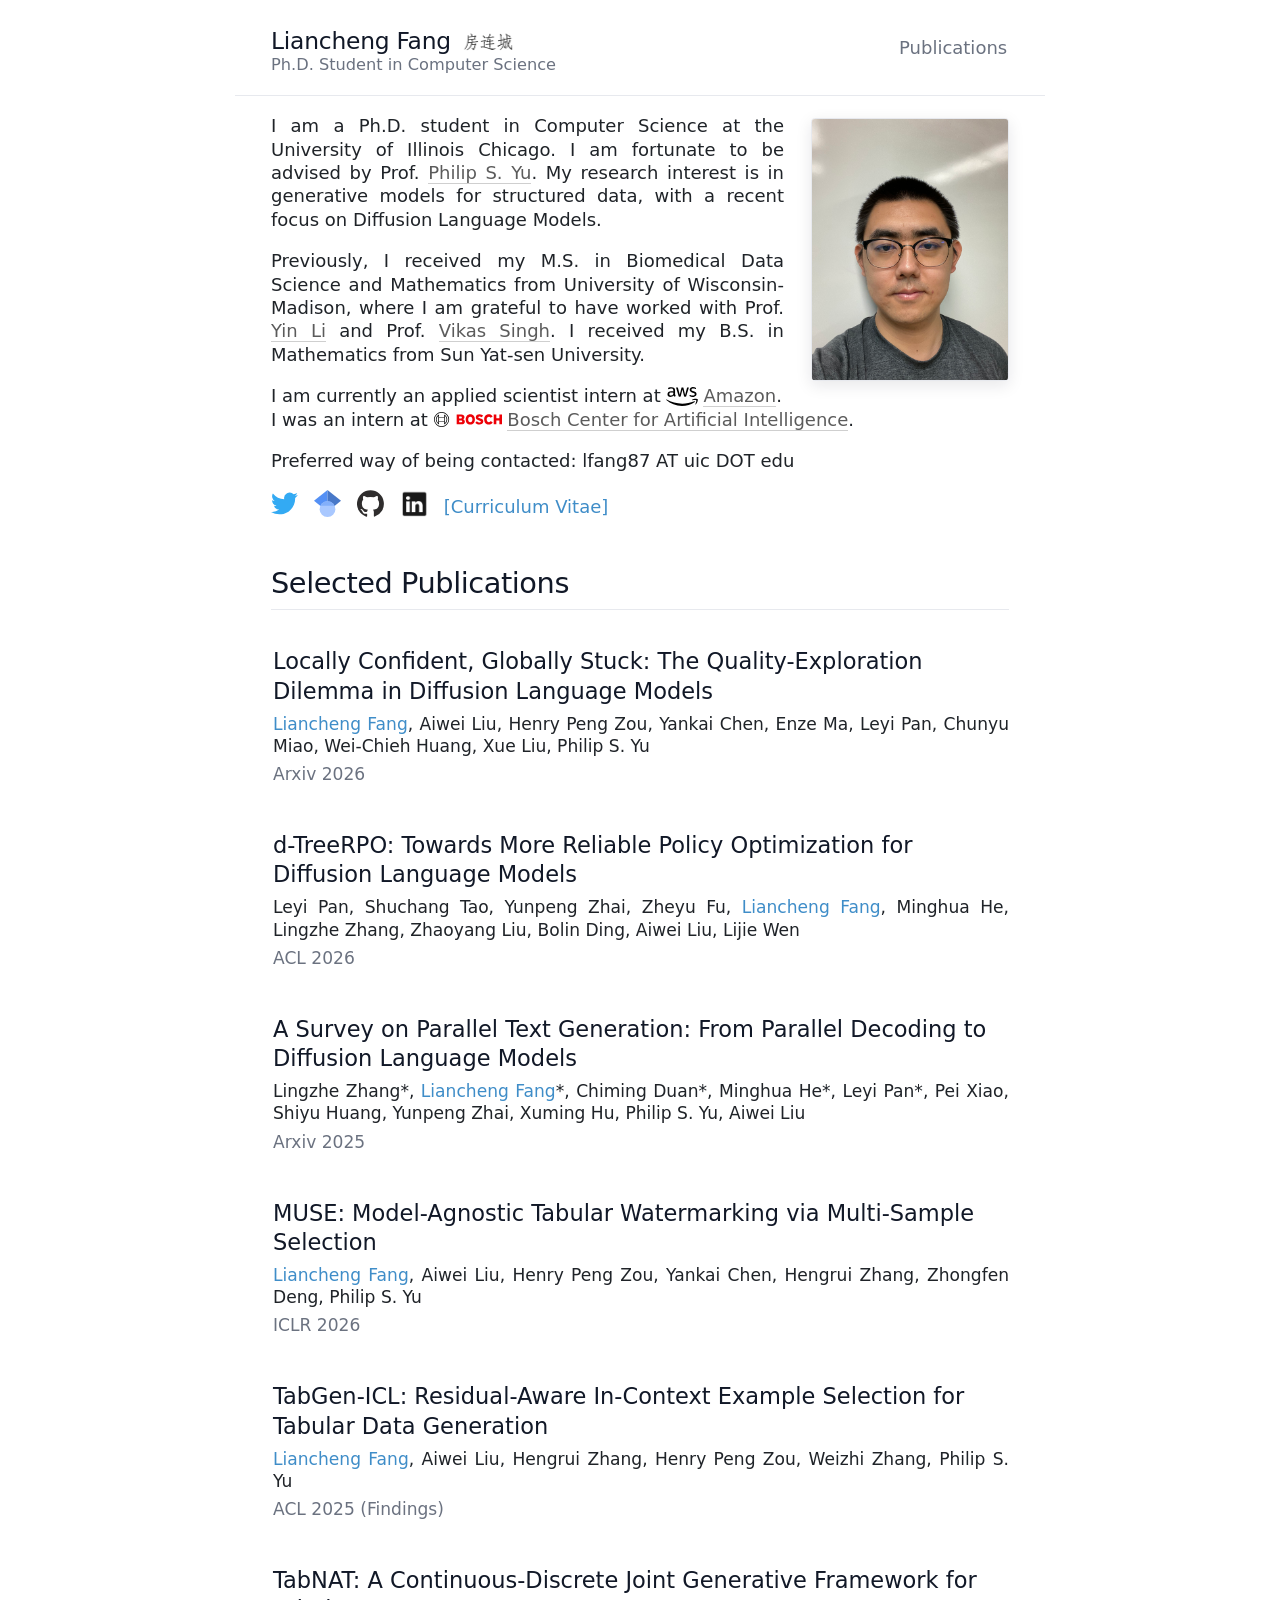
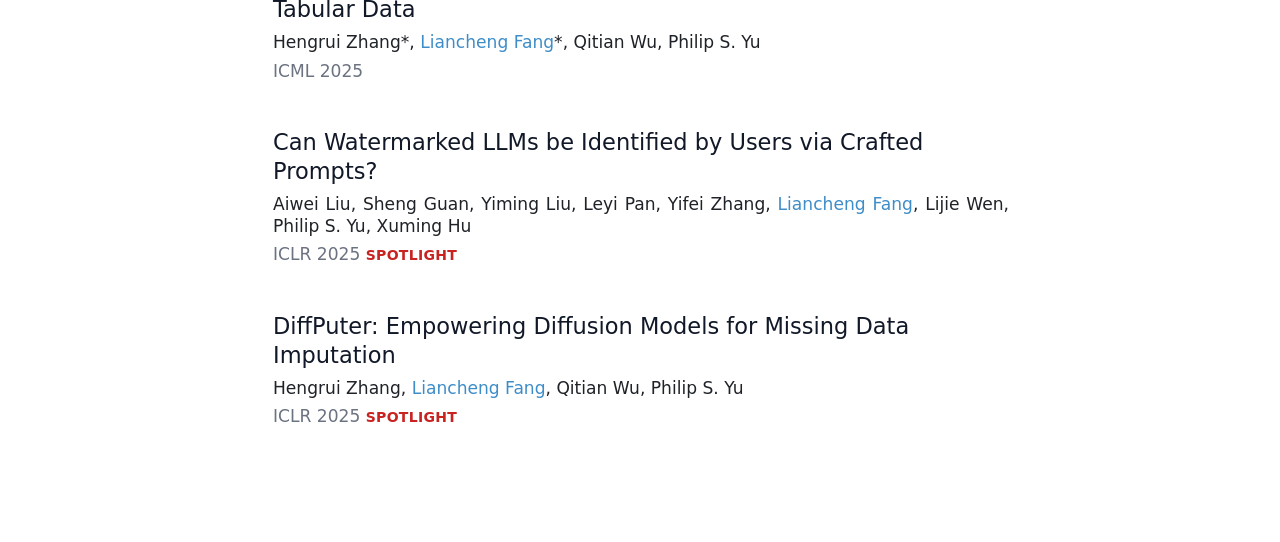
==== index.html @ 92817b4b "Restyle intro links: gray text + soft underline, company logo before name Match jocelynshen.com's bi" ====
<!DOCTYPE html>
<html lang="en">
<head>
<meta charset="utf-8">
<meta name="viewport" content="width=device-width, initial-scale=1">
<title>Liancheng Fang</title>
<meta name="description" content="Liancheng Fang is a Ph.D. student in Computer Science at the University of Illinois Chicago, working on generative models for structured data and diffusion large language models.">
<meta name="author" content="Liancheng Fang">
<link rel="canonical" href="https://fangliancheng.github.io/">
<link rel="icon" type="image/svg+xml" href="./asset/favicon.svg">
<!-- Open Graph -->
<meta property="og:type" content="website">
<meta property="og:title" content="Liancheng Fang">
<meta property="og:description" content="Ph.D. student in Computer Science at UIC. Generative models for structured data and diffusion large language models.">
<meta property="og:url" content="https://fangliancheng.github.io/">
<link rel="stylesheet" href="./css/style.css">
</head>
<body>

<header class="wrapper">
<a class="logo" href="./index.html">
 <div style="display: flex; align-items: center;">
    <div>
      <span style="display: flex; align-items: center; white-space: nowrap;">
        <span class="title">Liancheng Fang</span>
        <img class="name-cn" src="./asset/name.png" alt="房连城" style="height: 1.5em; margin-left: 10px; vertical-align: middle;">
      </span>
      <span class="slogan">Ph.D. Student in Computer Science</span>
    </div>
  </div>
</a>

<nav>
<a href="./research.html">Publications</a>
</nav>

</header>

<main>
<article class="wrapper">

<p class="bio"><img class="face" src="./asset/photo.jpg" alt="Photo of Liancheng Fang"/> I am a Ph.D. student in Computer Science at the University of Illinois Chicago.  I am fortunate to be advised by Prof. <a href="https://cs.uic.edu/profiles/philip-yu/" target="_blank" rel="noopener">Philip S. Yu</a>.  My research interest is in generative models for structured data, with a recent focus on Diffusion Language Models.</p>


<p class="bio">Previously, I received my M.S. in Biomedical Data Science and Mathematics from University of Wisconsin-Madison, where I am grateful to have worked with Prof. <a href="https://www.biostat.wisc.edu/~yli/" target="_blank" rel="noopener">Yin Li</a> and Prof. <a href="https://www.biostat.wisc.edu/~vsingh/" target="_blank" rel="noopener">Vikas Singh</a>. I received my B.S. in Mathematics from Sun Yat-sen University.</p>

<p class="exp bio">I am currently an applied scientist intern at <span class="org"><img class="org-logo aws" src="./asset/aws.svg" alt="AWS"><a href="https://aws.amazon.com/" target="_blank" rel="noopener">Amazon</a></span>. I was an intern at <span class="org"><img class="org-logo bosch" src="./asset/bosch.svg" alt="Bosch"><a href="https://www.bosch-ai.com" target="_blank" rel="noopener">Bosch Center for Artificial Intelligence</a></span>.</p>

<p>Preferred way of being contacted: lfang87 AT uic DOT edu</p>

<p class="contact">
<a class="i-twitter" target="_blank" rel="noopener" href="https://twitter.com/LianchengF">
  <img title="X / Twitter" alt="X / Twitter" src="./asset/twitter.svg" /></a>
<a class="i-scholar" target="_blank" rel="noopener" href="https://scholar.google.com/citations?hl=en&view_op=list_works&gmla=AETOMgHkVUFZLgZyMyCYP4c0nS-nC5AubyNOUlUXOINbqo_dqeUcWqVUXHjpg3yg0CHrcGLA0su3LMV6QFbhjBPUNJ9E&user=wCJgsCAAAAAJ">
  <img title="Google Scholar" alt="Google Scholar" src="./asset/scholar.svg" /></a>
<a class="i-github" target="_blank" rel="noopener" href="https://github.com/fangliancheng">
  <img title="GitHub" alt="GitHub" src="./asset/github.svg" /></a>
<a class="i-linkedin" target="_blank" rel="noopener" href="https://www.linkedin.com/in/liancheng-fang-68b490b3/">
  <img title="LinkedIn" alt="LinkedIn" src="./asset/104493_linkedin_icon.png" /></a>
<a class="cv-link" href="./asset/Resume.pdf" target="_blank" rel="noopener">[Curriculum Vitae]</a>
</p>

<h2 id="highlighted-work">Selected Publications</h2>
<ul class="collection">

<li>
<div class="text">
<a href="https://arxiv.org/abs/2604.00375" target="_blank" rel="noopener">
<h3>Locally Confident, Globally Stuck: The Quality-Exploration Dilemma in Diffusion Language Models
</h3>
</a>
<p class="authors">
<b class="me">Liancheng Fang</b>, Aiwei Liu, Henry Peng Zou, Yankai Chen, Enze Ma, Leyi Pan, Chunyu Miao, Wei-Chieh Huang, Xue Liu, Philip S. Yu
</p>
<p class="venues">Arxiv 2026</p>
</div>
</li>

<li>
<div class="text">
<a href="https://arxiv.org/abs/2512.09675" target="_blank" rel="noopener">
<h3>d-TreeRPO: Towards More Reliable Policy Optimization for Diffusion Language Models
</h3>
</a>
<p class="authors">
Leyi Pan, Shuchang Tao, Yunpeng Zhai, Zheyu Fu, <b class="me">Liancheng Fang</b>, Minghua He, Lingzhe Zhang, Zhaoyang Liu, Bolin Ding, Aiwei Liu, Lijie Wen
</p>
<p class="venues">ACL 2026</p>
</div>
</li>


<li>
<div class="text">
<a href="https://arxiv.org/abs/2508.08712" target="_blank" rel="noopener">
<h3>A Survey on Parallel Text Generation: From Parallel Decoding to Diffusion Language Models
</h3>
</a>
<p class="authors">
Lingzhe Zhang*, <b class="me">Liancheng Fang</b>*, Chiming Duan*, Minghua He*, Leyi Pan*, Pei Xiao, Shiyu Huang, Yunpeng Zhai, Xuming Hu, Philip S. Yu, Aiwei Liu
</p>
<p class="venues">Arxiv 2025</p>
</div>
</li>

<li>
<div class="text">
<a href="https://openreview.net/pdf?id=R1QuNKyVOw" target="_blank" rel="noopener">
<h3>MUSE: Model-Agnostic Tabular Watermarking via Multi-Sample Selection
</h3>
</a>
<p class="authors">
<b class="me">Liancheng Fang</b>, Aiwei Liu, Henry Peng Zou, Yankai Chen, Hengrui Zhang, Zhongfen Deng, Philip S. Yu
</p>
<p class="venues">ICLR 2026</p>
</div>
</li>

<li>
<div class="text">
<a href="https://arxiv.org/abs/2502.16414" target="_blank" rel="noopener">
<h3>TabGen-ICL: Residual-Aware In-Context Example Selection for Tabular Data Generation
</h3>
</a>
<p class="authors">
<b class="me">Liancheng Fang</b>, Aiwei Liu, Hengrui Zhang, Henry Peng Zou, Weizhi Zhang, Philip S. Yu
</p>
<p class="venues">ACL 2025 (Findings)</p>
</div>
</li>

<li>
<div class="text">
<a href="https://openreview.net/pdf/2e38216fb31cc24533b7352c0edc5e96813075fd.pdf" target="_blank" rel="noopener">
<h3>TabNAT: A Continuous-Discrete Joint Generative Framework for Tabular Data
</h3>
</a>
<p class="authors">
Hengrui Zhang*, <b class="me">Liancheng Fang</b>*, Qitian Wu, Philip S. Yu
</p>
<p class="venues">ICML 2025</p>
</div>
</li>

<li>
<div class="text">
<a href="https://arxiv.org/pdf/2410.03168" target="_blank" rel="noopener">
<h3>Can Watermarked LLMs be Identified by Users via Crafted Prompts?
</h3>
</a>
<p class="authors">
Aiwei Liu, Sheng Guan, Yiming Liu, Leyi Pan, Yifei Zhang, <b class="me">Liancheng Fang</b>, Lijie Wen, Philip S. Yu, Xuming Hu
</p>
<p class="venues">ICLR 2025 <b class="spotlight-text">Spotlight</b></p>
</div>
</li>

<li>
<div class="text">
<a href="https://arxiv.org/abs/2405.20690" target="_blank" rel="noopener">
<h3>DiffPuter: Empowering Diffusion Models for Missing Data Imputation
</h3>
</a>
<p class="authors">
Hengrui Zhang, <b class="me">Liancheng Fang</b>, Qitian Wu, Philip S. Yu
</p>
<p class="venues">ICLR 2025 <b class="spotlight-text">Spotlight</b></p>
</div>
</li>

</ul>

</article>

</main>

<footer>
</footer>

</body>
</html>
---- css/style.css ----
@import url("https://fonts.googleapis.com/css?family=Roboto+Mono");.highlight{color:#fdce93;background-color:#3a3a3a;border-radius:4px}.highlight .hll{background-color:#222}.highlight .c{color:#7f9f7f}.highlight .err{color:#e37170;background-color:#3d3535}.highlight .g{color:#7f9f7f}.highlight .k{color:#f0dfaf}.highlight .l{color:#cccccc}.highlight .n{color:#d3cfce}.highlight .o{color:#f0efd0}.highlight .x{color:#cccccc}.highlight .p{color:#cccccc}.highlight .cm{color:#7f9f7f}.highlight .cp{color:#7f9f7f}.highlight .c1{color:#7f9f7f}.highlight .cs{color:#cd0000;font-weight:bold}.highlight .gd{color:#cd0000}.highlight .ge{color:#ccc;font-style:italic}.highlight .gr{color:red}.highlight .gh{color:#d3cfce;font-weight:bold}.highlight .gi{color:#00cd00}.highlight .go{color:gray}.highlight .gp{color:#d3cfce;font-weight:bold}.highlight .gs{color:#cccccc;font-weight:bold}.highlight .gu{color:purple;font-weight:bold}.highlight .gt{color:#0040D0}.highlight .kc{color:#dca3a3}.highlight .kd{color:#ffff86}.highlight .kn{color:#dfaf8f;font-weight:bold}.highlight .kp{color:#cdcf99}.highlight .kr{color:#cdcd00}.highlight .kt{color:#00cd00}.highlight .ld{color:#cc9393}.highlight .m{color:#8cd0d3}.highlight .s{color:#cc9393}.highlight .na{color:#9ac39f}.highlight .nb{color:#efef8f}.highlight .nc{color:#efef8f;font-weight:bold}.highlight .no{color:#cccccc}.highlight .nd{color:#efef8f}.highlight .ni{color:#c28182}.highlight .ne{color:#c3bf9f;font-weight:bold}.highlight .nf{color:#efef8f;font-weight:bold}.highlight .nl{color:#cccccc}.highlight .nn{color:#d3cfce}.highlight .nx{color:#cccccc}.highlight .py{color:#cccccc}.highlight .nt{color:#9ac39f}.highlight .nv{color:#d3cfce}.highlight .ow{color:#f0efd0}.highlight .w{color:#cccccc}.highlight .mf{color:#8cd0d3}.highlight .mh{color:#8cd0d3}.highlight .mi{color:#8cd0d3}.highlight .mo{color:#8cd0d3}.highlight .sb{color:#cc9393}.highlight .sc{color:#cc9393}.highlight .sd{color:#cc9393}.highlight .s2{color:#cc9393}.highlight .se{color:#cc9393}.highlight .sh{color:#cc9393}.highlight .si{color:#cc9393}.highlight .sx{color:#cc9393}.highlight .sr{color:#cc9393}.highlight .s1{color:#cc9393}.highlight .ss{color:#cc9393}.highlight .bp{color:#efef8f}.highlight .vc{color:#efef8f}.highlight .vg{color:#d3cfce}.highlight .vi{color:#ffffc7}.highlight .il{color:#8cd0d3}*{font-family:system-ui, -apple-system, BlinkMacSystemFont, 'Segoe UI', Roboto, Oxygen, Ubuntu, Cantarell, 'Fira Sans', 'Droid Sans', 'Helvetica Neue', sans-serif;box-sizing:border-box;font-size:1em}html,body{font-size:16px;margin:0;padding:0}@media (min-width: 1025px){html,body{font-size:17px}}@media (min-width: 1201px){html,body{font-size:18px}}img,video,table{max-width:100%}video{max-height:80vh}h1,h2,h3,h4{font-weight:500;margin:1.5em 0 .8em 0;clear:both;text-align:left}h1{font-size:2.0em}h2{font-size:1.6em}h3{font-size:1.4em}h4{font-size:1.2em}p,ul,ol,td{margin:1em 0;line-height:1.3;text-align:justify;font-weight:300}@media (max-width: 480px){p,ul,ol,td{text-align:left}}ul,ol{padding-left:1.1em}a,a:hover,a:visited{color:inherit;text-decoration:none;cursor:pointer}p>a,p>a:hover,p>a:visited,li>a,li>a:hover,li>a:visited,td>a,td>a:hover,td>a:visited{color:#3f8dc8}p>a:hover,li>a:hover,td>a:hover{text-decoration:underline}table{border-spacing:0}td{padding:.2em .5em .2em 0}.wrapper{margin:0 auto;max-width:45rem;padding-left:1rem;padding-right:1rem}@media (min-width: 1025px){.wrapper{padding-left:2rem;padding-right:2rem}}header{display:flex;align-items:center;justify-content:space-between;flex-wrap:wrap;padding-top:1em;padding-bottom:1em;row-gap:.5em}.logo,.logo:hover,.logo:visited{display:flex;align-items:center;text-decoration:none;color:#111;margin:.5em 1em 0 0}.logo img,.logo:hover img,.logo:visited img{width:3em;height:3em;flex-shrink:0;margin-right:.8em;border-radius:.2em}.logo div,.logo:hover div,.logo:visited div{display:flex;flex-direction:column}.logo .title,.logo:hover .title,.logo:visited .title{font-size:1.3em;font-weight:500}.logo .slogan,.logo:hover .slogan,.logo:visited .slogan{font-size:.9em;color:#888;margin-bottom:.2em}nav{display:flex;flex-wrap:wrap;column-gap:1em;row-gap:.4em}nav a{display:inline-block;padding:.5em;margin:-.2em -.5em -.5em;font-weight:400}@media (min-width: 1025px){nav a{margin:-.4em}}footer{height:3em}article>h1:first-child{margin-top:.5em}.face{float:right;width:11rem;max-width:50%;margin:.2em 0 .5em 1.5em;border-radius:.2em;box-shadow:0.05em 0.05em 0.2em rgba(0,0,0,0.3)}@media (max-width: 480px){.face{display:none}}.contact{display:flex;align-items:center;flex-wrap:wrap}.contact a,.contact a:hover,.contact a:visited,.contact span{flex-shrink:0;margin:0 .9em 0 0;color:#888;text-decoration:none}.contact img{width:1.8em;height:1.8em}@media (min-width: 1025px){.contact img{width:1.5em;height:1.5em}}.contact span img{margin-right:.5em}.students{list-style:none;padding:0}.students li{display:inline-block;margin:.3em 1em 0 0;width:7.5em;vertical-align:top;text-align:center;line-height:1}.students img{width:100%;box-shadow:0.05em 0.05em 0.2em rgba(0,0,0,0.3);border-radius:.2em}.students a{display:block;margin:.5em 0 0;text-align:center;font-weight:500}.students a,.students a:hover,.students a:visited{color:#000}.students a:hover{text-decoration:underline}.students .current{font-size:.9em;text-align:center;color:#aaa;margin:.4em 0 .3em}.students .next{font-size:.9em;text-align:center;color:#aaa;margin:0}.students .next::before{content:'('}.students .next::after{content:')'}.project .cover{margin-bottom:1em;background:#000;color:#fff;padding:.5em 0 1.5em;text-align:center;font-size:1.2em;cursor:default}.project .cover h1,.project .cover p{text-align:center}.project .cover .authors .author{display:inline-block;margin:0 .5em .3em}.project .cover .authors a:hover{text-decoration:underline}.project .cover .venues{margin:1em 0;color:#ddd}.project .cover .image{margin:1.4em 0 .5em}.project .cover .image>img,.project .cover .image>video{width:100%}.project .cover .buttons{display:block;margin:0;font-size:1.1rem}.project .cover .buttons a{display:inline-block;padding:.5em .8em .4em;margin:1em .5em .5em;background:#000;color:#fff;border:1px solid #fff;transition:all .2s}.project .cover .buttons a:hover{background:#fff;color:#000;text-decoration:none}.panel{width:48%;display:inline-block;vertical-align:top;margin-right:1%;text-align:left}.content p img{margin:1em 0}.collection{list-style:none;padding:0;margin:1.5em 0 2.5em}.collection li{display:flex;margin-bottom:1.7em}.collection .thumb{width:5.5em;height:5.5em;flex-shrink:0;margin-right:1em}.collection .thumb img{width:100%;height:100%;box-shadow:0.05em 0.05em 0.2em rgba(0,0,0,0.3);border-radius:.2em}.collection .text{flex-grow:1;display:flex;flex-direction:column}.collection h3{font-size:1.25em;margin:-.2em 0 .3em}.collection a h3:hover{text-decoration:underline}.collection p{margin:0;font-size:.95em}.collection .date{color:#888}.collection .venues{color:#888}.collection .stars{display:flex;align-items:center}.collection .stars img{height:1.1em;margin-right:.3em;opacity:.4}.collection .stars span{color:#888}.collection .buttons{margin:.2em 0 0}.collection .buttons a{margin:0 .3em .5em 0;background:none;color:#3f8dc8;border-radius:0;border:none;padding:0;font-size:1em}@media (max-width: 480px){.collection li{flex-direction:column}.collection li p,.collection li h3{text-align:center}.collection li .thumb{width:100%;max-width:8rem;height:0%;margin-bottom:100%;margin:1em auto .5em}}pre{margin:1em 0;padding:1em;overflow-x:auto;border-radius:.2em}pre,pre span{font-size:.8em;font-family:'Roboto Mono', monospace !important}.bibtex{margin:1em 0;color:#888;background:#eee}


/* =====================================================================
   Refined-minimal enhancement layer  (appended 2026-06)
   - CSS variables (light theme)
   - Typography, spacing, hover polish
   - Publication link buttons, venue/spotlight badges
   Everything above this banner is the original template, untouched.
   ===================================================================== */

:root {
  --bg:           #ffffff;
  --text:         #1f2328;
  --text-muted:   #6b7280;
  --heading:      #111827;
  --accent:       #3f8dc8;
  --accent-hover: #2f74a8;
  --border:       #e7e9ee;
  --hover-bg:     #f6f8fc;
  --badge-bg:     #eef2ff;
  --badge-text:   #4338ca;
  --spotlight:    #c82221;
  --shadow:       rgba(17, 24, 39, 0.10);
}

html { scroll-behavior: smooth; }

body {
  background: var(--bg);
  color: var(--text);
}

::selection { background: var(--accent); color: #fff; }

/* ---- Links --------------------------------------------------------- */
p > a, p > a:hover, p > a:visited,
li > a, li > a:hover, li > a:visited,
td > a, td > a:hover, td > a:visited {
  color: var(--accent);
  transition: color .15s ease;
}
p > a:hover, li > a:hover, td > a:hover { color: var(--accent-hover); }

/* ---- Header / logo ------------------------------------------------- */
header.wrapper {
  border-bottom: 1px solid var(--border);
  margin-bottom: .5em;
}
.logo, .logo:hover, .logo:visited { color: var(--heading); }
.logo .title  { color: var(--heading); letter-spacing: -0.01em; }
.logo .slogan { color: var(--text-muted); }

nav a {
  color: var(--text-muted);
  border-radius: .35em;
  transition: color .15s ease, background-color .15s ease;
}
nav a:hover { color: var(--accent); background: var(--hover-bg); }

/* ---- Section headings (page-level only) ---------------------------- */
article > h1, article > h2 {
  color: var(--heading);
  letter-spacing: -0.015em;
  padding-bottom: .3em;
  border-bottom: 1px solid var(--border);
}

/* ---- Intro / portrait --------------------------------------------- */
.face {
  box-shadow: 0 .25em .9em var(--shadow);
  border: 1px solid var(--border);
}

/* ---- Bio / intro links (jocelynshen.com style) --------------------- */
/* dark-gray text with a soft gray underline, scoped to the intro copy   */
.bio a, .bio a:visited {
  color: #5b5b5b;
  border-bottom: 1px solid #cfcfcf;
  text-decoration: none;
  transition: color .15s ease, border-color .15s ease;
}
.bio a:hover {
  color: #242424;
  border-bottom-color: #8e8e8e;
  text-decoration: none;
}

/* ---- Inline company logos (experience) ----------------------------- */
/* logo BEFORE the name; keep the logo glued to the link, but let a long  */
/* company name still wrap across lines (only the text gets the underline) */
.org { white-space: nowrap; }
.org a { white-space: normal; }
/* experience line reads better left-aligned than justified with inline logos */
p.exp { text-align: left; }
.org-logo {
  display: inline-block;
  vertical-align: middle;
  margin-right: .3em;
}
.org-logo.aws   { height: 1.05em; position: relative; top: -.05em; }
.org-logo.bosch { height: .85em;  position: relative; top: -.04em; }

/* ---- Contact row --------------------------------------------------- */
.contact a, .contact a:hover, .contact a:visited { color: var(--text-muted); }
.contact img {
  transition: transform .15s ease, opacity .15s ease;
  opacity: .9;
}
.contact a:hover img { transform: translateY(-2px) scale(1.08); opacity: 1; }
.contact a.cv-link { color: #3f8dc8; font-weight: inherit; }
.contact a.cv-link:hover { color: #2f74a8; }

/* ---- Publication list --------------------------------------------- */
/* Author's own name, highlighted in a soft muted blue (matches yuhuang42.org) */
.authors .me { color: #3f8dc8; font-weight: inherit; }

/* Year section headers in the publication list */
.year-head {
  font-size: 1.15em;
  font-weight: 600;
  color: var(--text-muted);
  letter-spacing: .04em;
  margin: 1.8em 0 .2em;
  padding-bottom: .25em;
  border-bottom: 1px solid var(--border);
}
.year-head:first-of-type { margin-top: 1em; }
.collection.by-year { margin-top: .6em; margin-bottom: 1.6em; }

.collection li {
  padding: .85em 1em;
  margin: 0 -1em 1.1em;
  border-left: 2px solid transparent;
  border-radius: .5em;
  transition: background-color .18s ease, border-color .18s ease;
}
.collection li:hover {
  background: var(--hover-bg);
  border-left-color: var(--accent);
}
.collection h3 { color: var(--heading); line-height: 1.3; }
.collection a:hover h3 { color: var(--accent); text-decoration: none; }
.collection .authors { color: var(--text); }
.collection .venues  { color: var(--text-muted); margin-top: .35em; }

/* Venue + spotlight badges */
.venues .spotlight-text {
  color: var(--spotlight);
  font-weight: 600;
  font-size: .82em;
  letter-spacing: .02em;
  text-transform: uppercase;
}

/* ---- Footer credit ------------------------------------------------- */
footer { color: var(--text-muted); }

/* ---- Accessibility ------------------------------------------------- */
a:focus-visible, button:focus-visible {
  outline: 2px solid var(--accent);
  outline-offset: 2px;
  border-radius: 3px;
}
@media (prefers-reduced-motion: reduce) {
  * { transition: none !important; scroll-behavior: auto !important; }
}
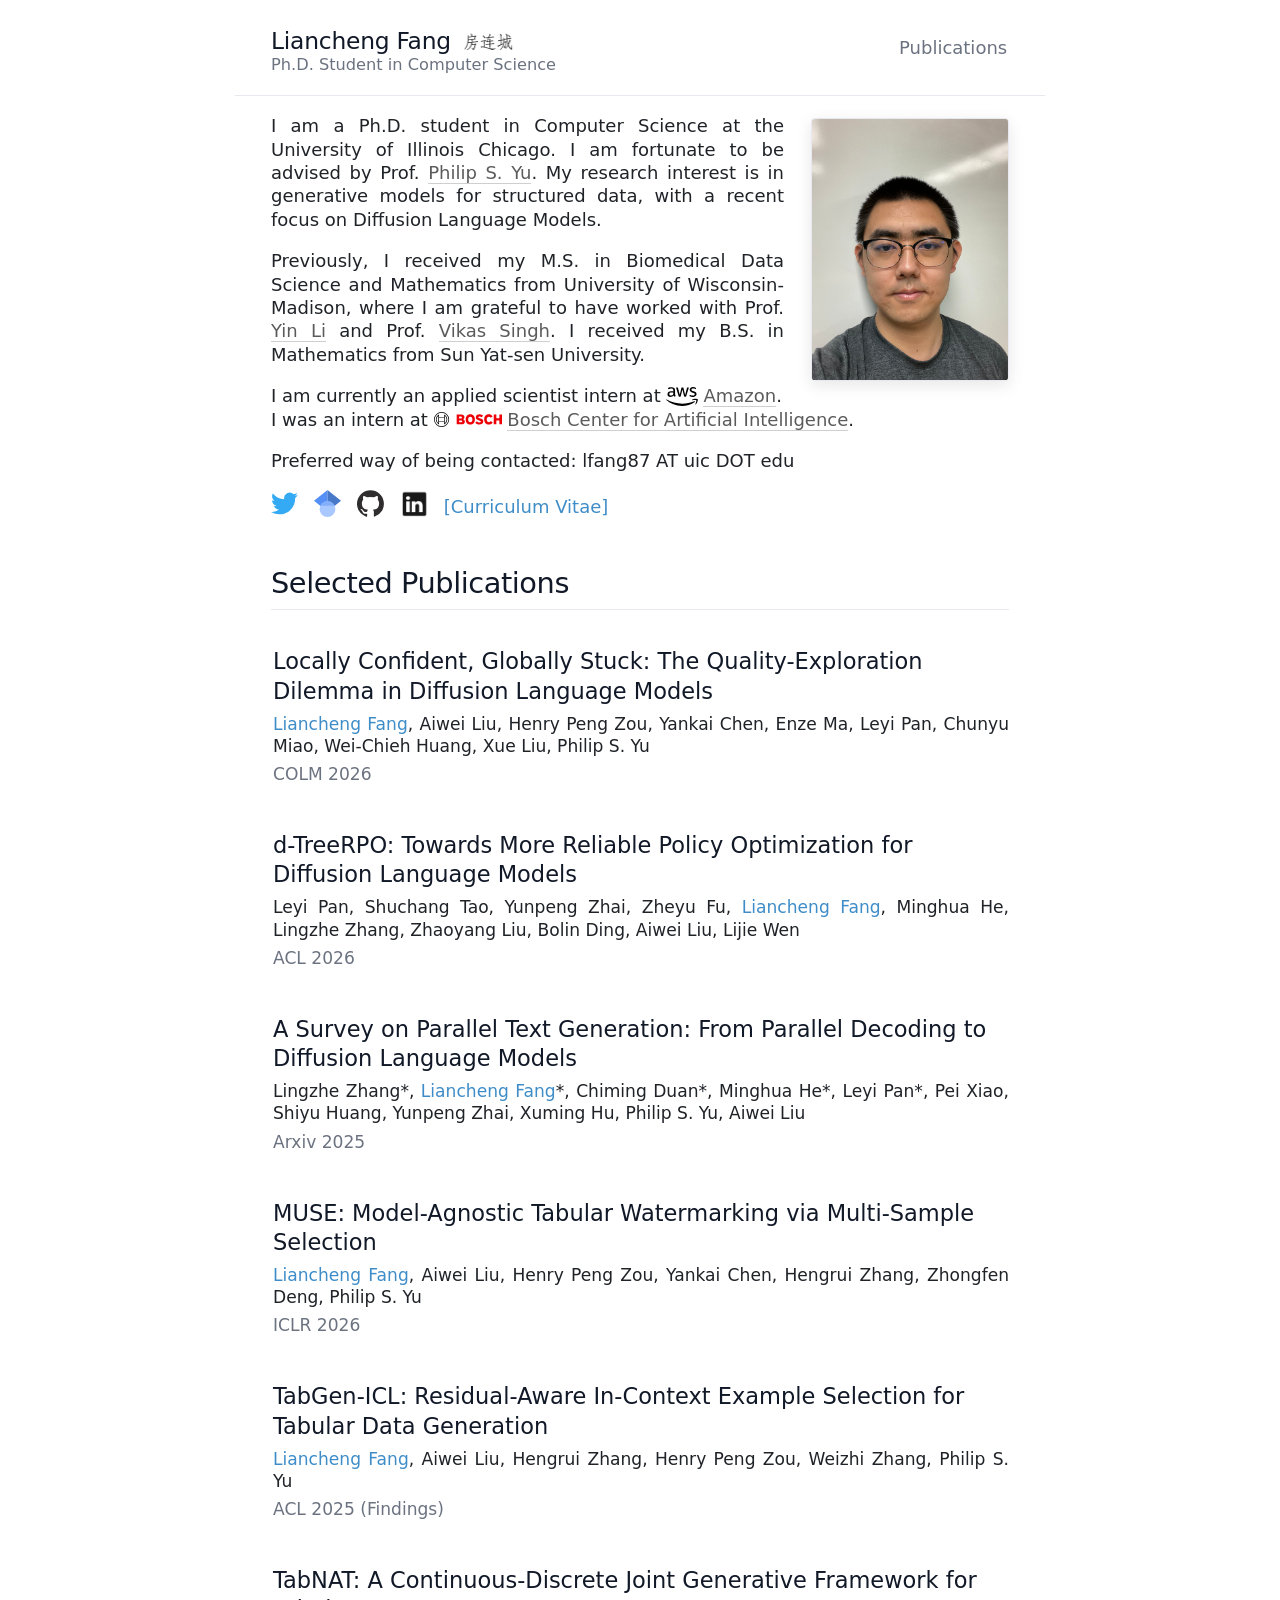
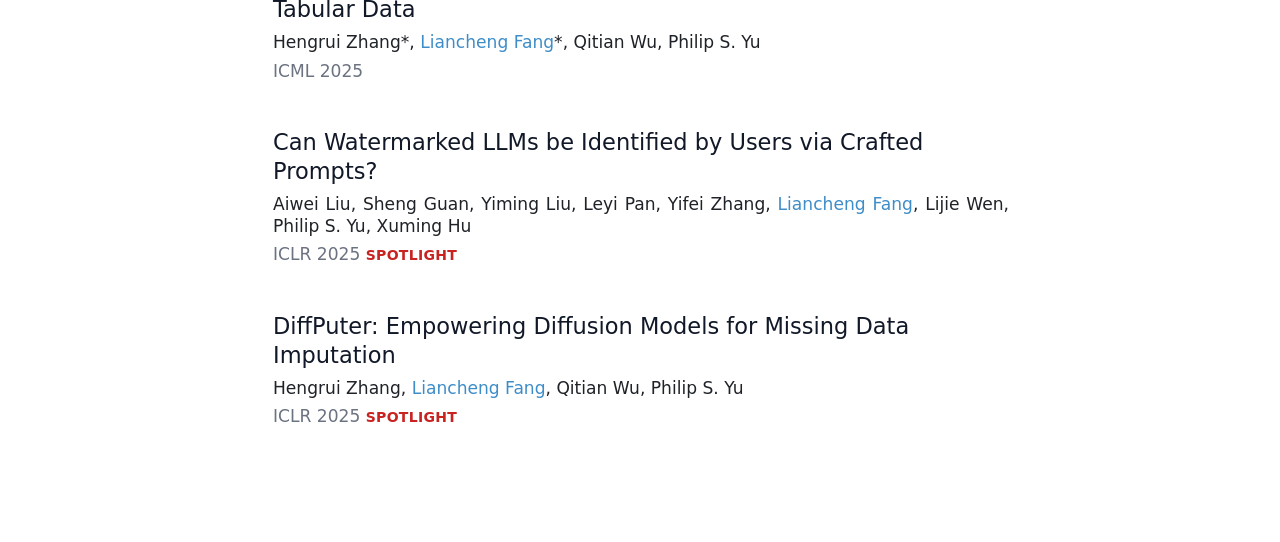
==== commit ebdeb59c: "Update venue from Arxiv 2026 to COLM 2026" ====
--- a/index.html
+++ b/index.html
@@ -72,7 +72,7 @@
 <p class="authors">
 <b class="me">Liancheng Fang</b>, Aiwei Liu, Henry Peng Zou, Yankai Chen, Enze Ma, Leyi Pan, Chunyu Miao, Wei-Chieh Huang, Xue Liu, Philip S. Yu
 </p>
-<p class="venues">Arxiv 2026</p>
+<p class="venues">COLM 2026</p>
 </div>
 </li>
 
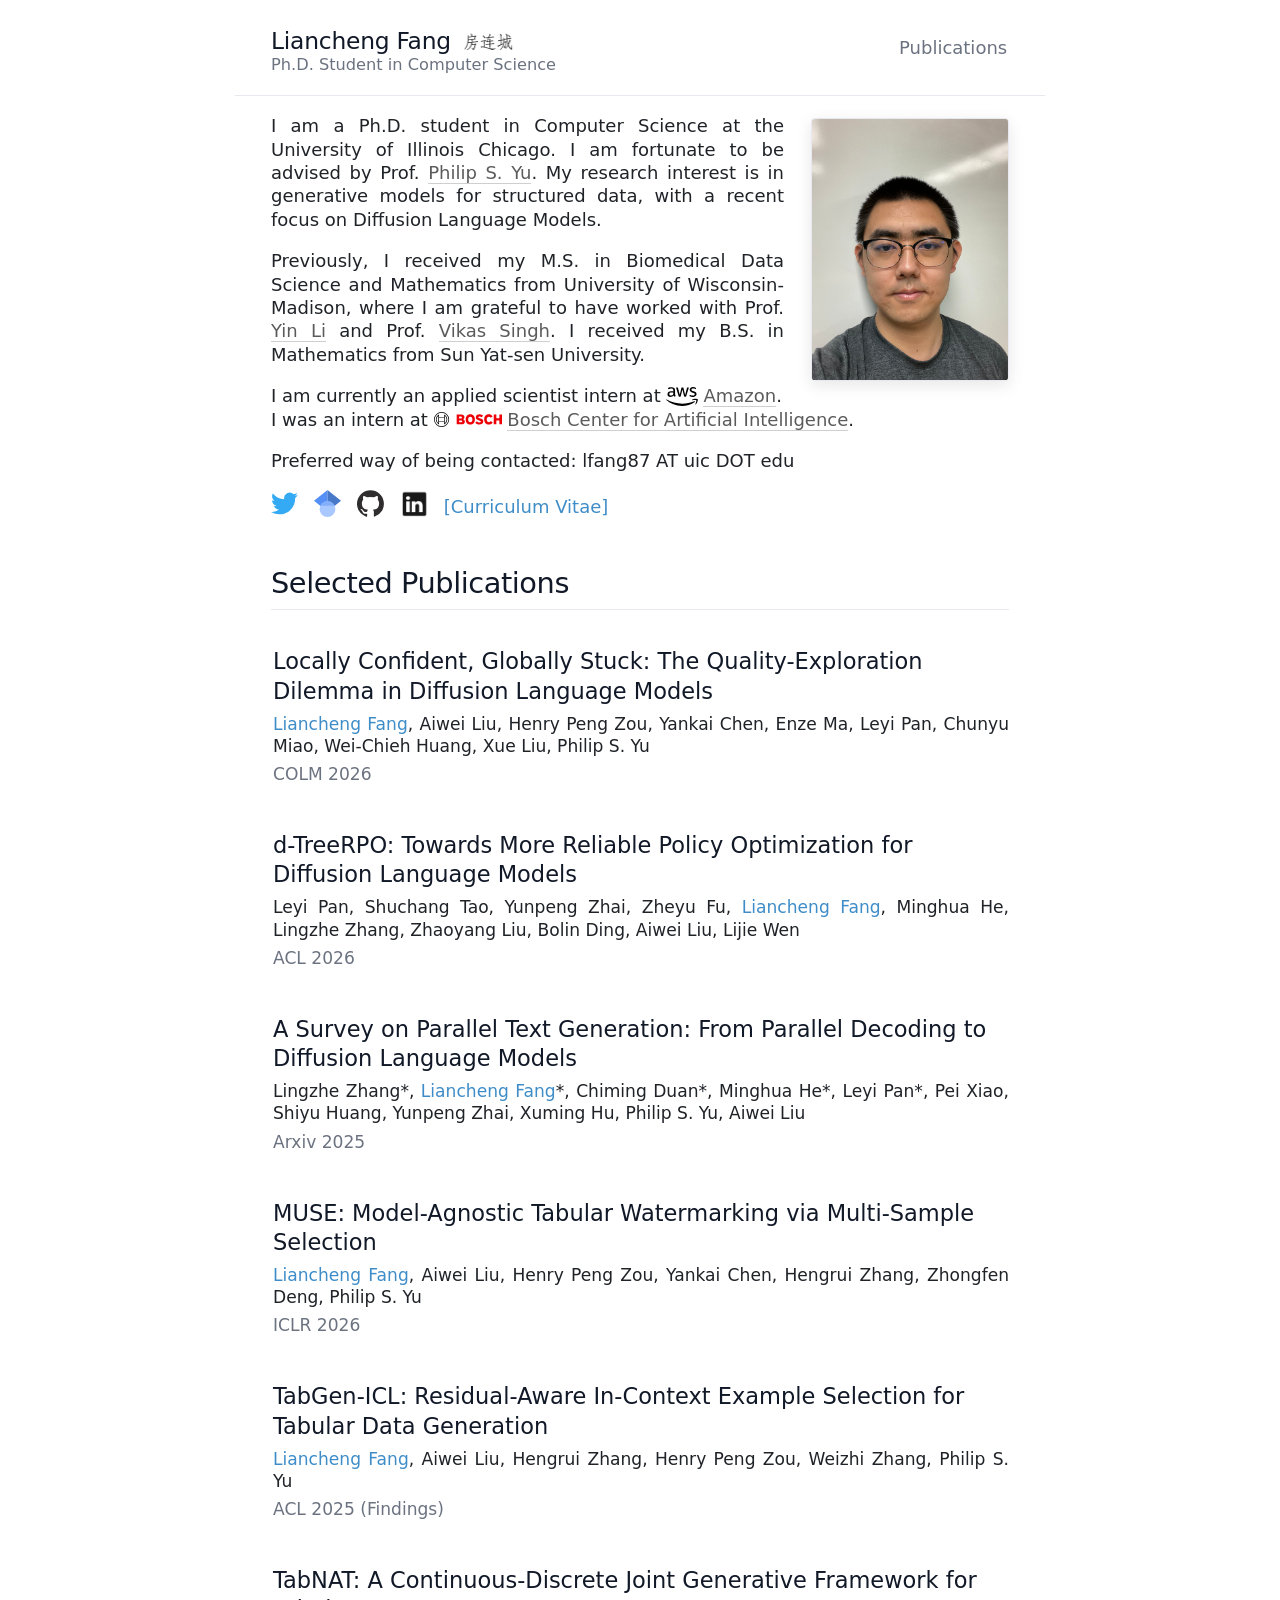
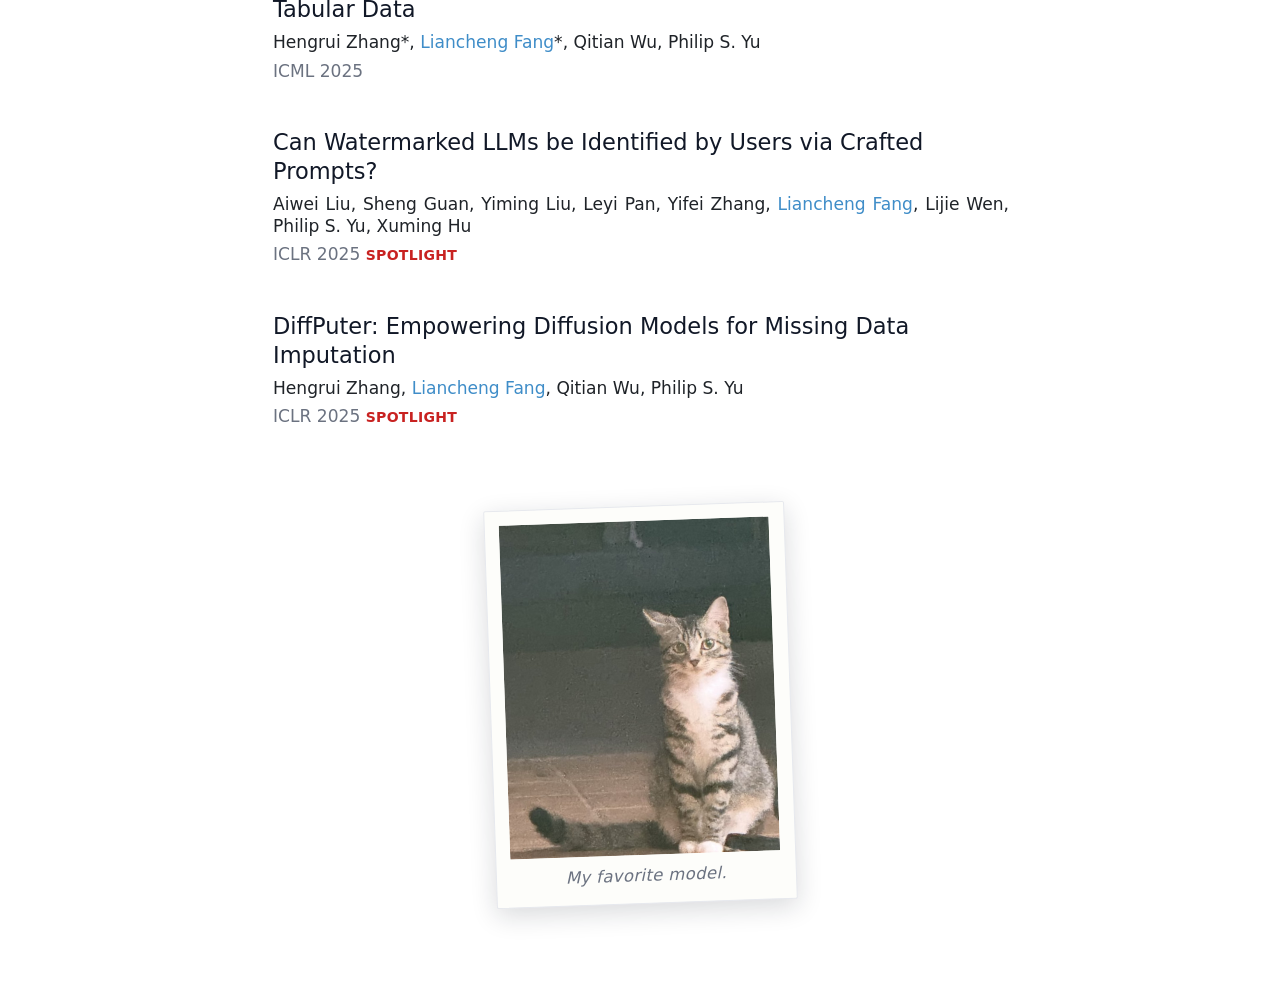
==== commit d684c523: "Add polaroid cat photo at end of homepage" ====
--- a/index.html
+++ b/index.html
@@ -42,7 +42,7 @@
 <p class="bio"><img class="face" src="./asset/photo.jpg" alt="Photo of Liancheng Fang"/> I am a Ph.D. student in Computer Science at the University of Illinois Chicago.  I am fortunate to be advised by Prof. <a href="https://cs.uic.edu/profiles/philip-yu/" target="_blank" rel="noopener">Philip S. Yu</a>.  My research interest is in generative models for structured data, with a recent focus on Diffusion Language Models.</p>
 
 
-<p class="bio">Previously, I received my M.S. in Biomedical Data Science and Mathematics from University of Wisconsin-Madison, where I am grateful to have worked with Prof. <a href="https://www.biostat.wisc.edu/~yli/" target="_blank" rel="noopener">Yin Li</a> and Prof. <a href="https://www.biostat.wisc.edu/~vsingh/" target="_blank" rel="noopener">Vikas Singh</a>. I received my B.S. in Mathematics from Sun Yat-sen University.</p>
+<p class="bio">Previously, I received my M.S. in Biomedical Data Science and Mathematics from University of Wisconsin-Madison, where I am grateful to have worked with Prof. <a href="https://yinli-vision.github.io/" target="_blank" rel="noopener">Yin Li</a> and Prof. <a href="https://adrc.wisc.edu/vikas-singh-phd" target="_blank" rel="noopener">Vikas Singh</a>. I received my B.S. in Mathematics from Sun Yat-sen University.</p>
 
 <p class="exp bio">I am currently an applied scientist intern at <span class="org"><img class="org-logo aws" src="./asset/aws.svg" alt="AWS"><a href="https://aws.amazon.com/" target="_blank" rel="noopener">Amazon</a></span>. I was an intern at <span class="org"><img class="org-logo bosch" src="./asset/bosch.svg" alt="Bosch"><a href="https://www.bosch-ai.com" target="_blank" rel="noopener">Bosch Center for Artificial Intelligence</a></span>.</p>
 
@@ -170,6 +170,13 @@
 
 </ul>
 
+<div class="cat-polaroid-wrap">
+  <figure class="cat-polaroid">
+    <img src="./asset/cat.jpg" alt="A gray tabby cat sitting upright on a brick floor, looking at the camera" width="800" height="988" loading="lazy">
+    <figcaption>My favorite model.</figcaption>
+  </figure>
+</div>
+
 </article>
 
 </main>
--- a/css/style.css
+++ b/css/style.css
@@ -1,4 +1,4 @@
-@import url("https://fonts.googleapis.com/css?family=Roboto+Mono");.highlight{color:#fdce93;background-color:#3a3a3a;border-radius:4px}.highlight .hll{background-color:#222}.highlight .c{color:#7f9f7f}.highlight .err{color:#e37170;background-color:#3d3535}.highlight .g{color:#7f9f7f}.highlight .k{color:#f0dfaf}.highlight .l{color:#cccccc}.highlight .n{color:#d3cfce}.highlight .o{color:#f0efd0}.highlight .x{color:#cccccc}.highlight .p{color:#cccccc}.highlight .cm{color:#7f9f7f}.highlight .cp{color:#7f9f7f}.highlight .c1{color:#7f9f7f}.highlight .cs{color:#cd0000;font-weight:bold}.highlight .gd{color:#cd0000}.highlight .ge{color:#ccc;font-style:italic}.highlight .gr{color:red}.highlight .gh{color:#d3cfce;font-weight:bold}.highlight .gi{color:#00cd00}.highlight .go{color:gray}.highlight .gp{color:#d3cfce;font-weight:bold}.highlight .gs{color:#cccccc;font-weight:bold}.highlight .gu{color:purple;font-weight:bold}.highlight .gt{color:#0040D0}.highlight .kc{color:#dca3a3}.highlight .kd{color:#ffff86}.highlight .kn{color:#dfaf8f;font-weight:bold}.highlight .kp{color:#cdcf99}.highlight .kr{color:#cdcd00}.highlight .kt{color:#00cd00}.highlight .ld{color:#cc9393}.highlight .m{color:#8cd0d3}.highlight .s{color:#cc9393}.highlight .na{color:#9ac39f}.highlight .nb{color:#efef8f}.highlight .nc{color:#efef8f;font-weight:bold}.highlight .no{color:#cccccc}.highlight .nd{color:#efef8f}.highlight .ni{color:#c28182}.highlight .ne{color:#c3bf9f;font-weight:bold}.highlight .nf{color:#efef8f;font-weight:bold}.highlight .nl{color:#cccccc}.highlight .nn{color:#d3cfce}.highlight .nx{color:#cccccc}.highlight .py{color:#cccccc}.highlight .nt{color:#9ac39f}.highlight .nv{color:#d3cfce}.highlight .ow{color:#f0efd0}.highlight .w{color:#cccccc}.highlight .mf{color:#8cd0d3}.highlight .mh{color:#8cd0d3}.highlight .mi{color:#8cd0d3}.highlight .mo{color:#8cd0d3}.highlight .sb{color:#cc9393}.highlight .sc{color:#cc9393}.highlight .sd{color:#cc9393}.highlight .s2{color:#cc9393}.highlight .se{color:#cc9393}.highlight .sh{color:#cc9393}.highlight .si{color:#cc9393}.highlight .sx{color:#cc9393}.highlight .sr{color:#cc9393}.highlight .s1{color:#cc9393}.highlight .ss{color:#cc9393}.highlight .bp{color:#efef8f}.highlight .vc{color:#efef8f}.highlight .vg{color:#d3cfce}.highlight .vi{color:#ffffc7}.highlight .il{color:#8cd0d3}*{font-family:system-ui, -apple-system, BlinkMacSystemFont, 'Segoe UI', Roboto, Oxygen, Ubuntu, Cantarell, 'Fira Sans', 'Droid Sans', 'Helvetica Neue', sans-serif;box-sizing:border-box;font-size:1em}html,body{font-size:16px;margin:0;padding:0}@media (min-width: 1025px){html,body{font-size:17px}}@media (min-width: 1201px){html,body{font-size:18px}}img,video,table{max-width:100%}video{max-height:80vh}h1,h2,h3,h4{font-weight:500;margin:1.5em 0 .8em 0;clear:both;text-align:left}h1{font-size:2.0em}h2{font-size:1.6em}h3{font-size:1.4em}h4{font-size:1.2em}p,ul,ol,td{margin:1em 0;line-height:1.3;text-align:justify;font-weight:300}@media (max-width: 480px){p,ul,ol,td{text-align:left}}ul,ol{padding-left:1.1em}a,a:hover,a:visited{color:inherit;text-decoration:none;cursor:pointer}p>a,p>a:hover,p>a:visited,li>a,li>a:hover,li>a:visited,td>a,td>a:hover,td>a:visited{color:#3f8dc8}p>a:hover,li>a:hover,td>a:hover{text-decoration:underline}table{border-spacing:0}td{padding:.2em .5em .2em 0}.wrapper{margin:0 auto;max-width:45rem;padding-left:1rem;padding-right:1rem}@media (min-width: 1025px){.wrapper{padding-left:2rem;padding-right:2rem}}header{display:flex;align-items:center;justify-content:space-between;flex-wrap:wrap;padding-top:1em;padding-bottom:1em;row-gap:.5em}.logo,.logo:hover,.logo:visited{display:flex;align-items:center;text-decoration:none;color:#111;margin:.5em 1em 0 0}.logo img,.logo:hover img,.logo:visited img{width:3em;height:3em;flex-shrink:0;margin-right:.8em;border-radius:.2em}.logo div,.logo:hover div,.logo:visited div{display:flex;flex-direction:column}.logo .title,.logo:hover .title,.logo:visited .title{font-size:1.3em;font-weight:500}.logo .slogan,.logo:hover .slogan,.logo:visited .slogan{font-size:.9em;color:#888;margin-bottom:.2em}nav{display:flex;flex-wrap:wrap;column-gap:1em;row-gap:.4em}nav a{display:inline-block;padding:.5em;margin:-.2em -.5em -.5em;font-weight:400}@media (min-width: 1025px){nav a{margin:-.4em}}footer{height:3em}article>h1:first-child{margin-top:.5em}.face{float:right;width:11rem;max-width:50%;margin:.2em 0 .5em 1.5em;border-radius:.2em;box-shadow:0.05em 0.05em 0.2em rgba(0,0,0,0.3)}@media (max-width: 480px){.face{display:none}}.contact{display:flex;align-items:center;flex-wrap:wrap}.contact a,.contact a:hover,.contact a:visited,.contact span{flex-shrink:0;margin:0 .9em 0 0;color:#888;text-decoration:none}.contact img{width:1.8em;height:1.8em}@media (min-width: 1025px){.contact img{width:1.5em;height:1.5em}}.contact span img{margin-right:.5em}.students{list-style:none;padding:0}.students li{display:inline-block;margin:.3em 1em 0 0;width:7.5em;vertical-align:top;text-align:center;line-height:1}.students img{width:100%;box-shadow:0.05em 0.05em 0.2em rgba(0,0,0,0.3);border-radius:.2em}.students a{display:block;margin:.5em 0 0;text-align:center;font-weight:500}.students a,.students a:hover,.students a:visited{color:#000}.students a:hover{text-decoration:underline}.students .current{font-size:.9em;text-align:center;color:#aaa;margin:.4em 0 .3em}.students .next{font-size:.9em;text-align:center;color:#aaa;margin:0}.students .next::before{content:'('}.students .next::after{content:')'}.project .cover{margin-bottom:1em;background:#000;color:#fff;padding:.5em 0 1.5em;text-align:center;font-size:1.2em;cursor:default}.project .cover h1,.project .cover p{text-align:center}.project .cover .authors .author{display:inline-block;margin:0 .5em .3em}.project .cover .authors a:hover{text-decoration:underline}.project .cover .venues{margin:1em 0;color:#ddd}.project .cover .image{margin:1.4em 0 .5em}.project .cover .image>img,.project .cover .image>video{width:100%}.project .cover .buttons{display:block;margin:0;font-size:1.1rem}.project .cover .buttons a{display:inline-block;padding:.5em .8em .4em;margin:1em .5em .5em;background:#000;color:#fff;border:1px solid #fff;transition:all .2s}.project .cover .buttons a:hover{background:#fff;color:#000;text-decoration:none}.panel{width:48%;display:inline-block;vertical-align:top;margin-right:1%;text-align:left}.content p img{margin:1em 0}.collection{list-style:none;padding:0;margin:1.5em 0 2.5em}.collection li{display:flex;margin-bottom:1.7em}.collection .thumb{width:5.5em;height:5.5em;flex-shrink:0;margin-right:1em}.collection .thumb img{width:100%;height:100%;box-shadow:0.05em 0.05em 0.2em rgba(0,0,0,0.3);border-radius:.2em}.collection .text{flex-grow:1;display:flex;flex-direction:column}.collection h3{font-size:1.25em;margin:-.2em 0 .3em}.collection a h3:hover{text-decoration:underline}.collection p{margin:0;font-size:.95em}.collection .date{color:#888}.collection .venues{color:#888}.collection .stars{display:flex;align-items:center}.collection .stars img{height:1.1em;margin-right:.3em;opacity:.4}.collection .stars span{color:#888}.collection .buttons{margin:.2em 0 0}.collection .buttons a{margin:0 .3em .5em 0;background:none;color:#3f8dc8;border-radius:0;border:none;padding:0;font-size:1em}@media (max-width: 480px){.collection li{flex-direction:column}.collection li p,.collection li h3{text-align:center}.collection li .thumb{width:100%;max-width:8rem;height:0%;margin-bottom:100%;margin:1em auto .5em}}pre{margin:1em 0;padding:1em;overflow-x:auto;border-radius:.2em}pre,pre span{font-size:.8em;font-family:'Roboto Mono', monospace !important}.bibtex{margin:1em 0;color:#888;background:#eee}
+@import url("https://fonts.googleapis.com/css?family=Roboto+Mono&display=swap");.highlight{color:#fdce93;background-color:#3a3a3a;border-radius:4px}.highlight .hll{background-color:#222}.highlight .c{color:#7f9f7f}.highlight .err{color:#e37170;background-color:#3d3535}.highlight .g{color:#7f9f7f}.highlight .k{color:#f0dfaf}.highlight .l{color:#cccccc}.highlight .n{color:#d3cfce}.highlight .o{color:#f0efd0}.highlight .x{color:#cccccc}.highlight .p{color:#cccccc}.highlight .cm{color:#7f9f7f}.highlight .cp{color:#7f9f7f}.highlight .c1{color:#7f9f7f}.highlight .cs{color:#cd0000;font-weight:bold}.highlight .gd{color:#cd0000}.highlight .ge{color:#ccc;font-style:italic}.highlight .gr{color:red}.highlight .gh{color:#d3cfce;font-weight:bold}.highlight .gi{color:#00cd00}.highlight .go{color:gray}.highlight .gp{color:#d3cfce;font-weight:bold}.highlight .gs{color:#cccccc;font-weight:bold}.highlight .gu{color:purple;font-weight:bold}.highlight .gt{color:#0040D0}.highlight .kc{color:#dca3a3}.highlight .kd{color:#ffff86}.highlight .kn{color:#dfaf8f;font-weight:bold}.highlight .kp{color:#cdcf99}.highlight .kr{color:#cdcd00}.highlight .kt{color:#00cd00}.highlight .ld{color:#cc9393}.highlight .m{color:#8cd0d3}.highlight .s{color:#cc9393}.highlight .na{color:#9ac39f}.highlight .nb{color:#efef8f}.highlight .nc{color:#efef8f;font-weight:bold}.highlight .no{color:#cccccc}.highlight .nd{color:#efef8f}.highlight .ni{color:#c28182}.highlight .ne{color:#c3bf9f;font-weight:bold}.highlight .nf{color:#efef8f;font-weight:bold}.highlight .nl{color:#cccccc}.highlight .nn{color:#d3cfce}.highlight .nx{color:#cccccc}.highlight .py{color:#cccccc}.highlight .nt{color:#9ac39f}.highlight .nv{color:#d3cfce}.highlight .ow{color:#f0efd0}.highlight .w{color:#cccccc}.highlight .mf{color:#8cd0d3}.highlight .mh{color:#8cd0d3}.highlight .mi{color:#8cd0d3}.highlight .mo{color:#8cd0d3}.highlight .sb{color:#cc9393}.highlight .sc{color:#cc9393}.highlight .sd{color:#cc9393}.highlight .s2{color:#cc9393}.highlight .se{color:#cc9393}.highlight .sh{color:#cc9393}.highlight .si{color:#cc9393}.highlight .sx{color:#cc9393}.highlight .sr{color:#cc9393}.highlight .s1{color:#cc9393}.highlight .ss{color:#cc9393}.highlight .bp{color:#efef8f}.highlight .vc{color:#efef8f}.highlight .vg{color:#d3cfce}.highlight .vi{color:#ffffc7}.highlight .il{color:#8cd0d3}*{font-family:system-ui, -apple-system, BlinkMacSystemFont, 'Segoe UI', Roboto, Oxygen, Ubuntu, Cantarell, 'Fira Sans', 'Droid Sans', 'Helvetica Neue', sans-serif;box-sizing:border-box;font-size:1em}html,body{font-size:16px;margin:0;padding:0}@media (min-width: 1025px){html,body{font-size:17px}}@media (min-width: 1201px){html,body{font-size:18px}}img,video,table{max-width:100%}video{max-height:80vh}h1,h2,h3,h4{font-weight:500;margin:1.5em 0 .8em 0;clear:both;text-align:left}h1{font-size:2.0em}h2{font-size:1.6em}h3{font-size:1.4em}h4{font-size:1.2em}p,ul,ol,td{margin:1em 0;line-height:1.3;text-align:justify;font-weight:300}@media (max-width: 480px){p,ul,ol,td{text-align:left}}ul,ol{padding-left:1.1em}a,a:hover,a:visited{color:inherit;text-decoration:none;cursor:pointer}p>a,p>a:hover,p>a:visited,li>a,li>a:hover,li>a:visited,td>a,td>a:hover,td>a:visited{color:#3f8dc8}p>a:hover,li>a:hover,td>a:hover{text-decoration:underline}table{border-spacing:0}td{padding:.2em .5em .2em 0}.wrapper{margin:0 auto;max-width:45rem;padding-left:1rem;padding-right:1rem}@media (min-width: 1025px){.wrapper{padding-left:2rem;padding-right:2rem}}header{display:flex;align-items:center;justify-content:space-between;flex-wrap:wrap;padding-top:1em;padding-bottom:1em;row-gap:.5em}.logo,.logo:hover,.logo:visited{display:flex;align-items:center;text-decoration:none;color:#111;margin:.5em 1em 0 0}.logo img,.logo:hover img,.logo:visited img{width:3em;height:3em;flex-shrink:0;margin-right:.8em;border-radius:.2em}.logo div,.logo:hover div,.logo:visited div{display:flex;flex-direction:column}.logo .title,.logo:hover .title,.logo:visited .title{font-size:1.3em;font-weight:500}.logo .slogan,.logo:hover .slogan,.logo:visited .slogan{font-size:.9em;color:#888;margin-bottom:.2em}nav{display:flex;flex-wrap:wrap;column-gap:1em;row-gap:.4em}nav a{display:inline-block;padding:.5em;margin:-.2em -.5em -.5em;font-weight:400}@media (min-width: 1025px){nav a{margin:-.4em}}footer{height:3em}article>h1:first-child{margin-top:.5em}.face{float:right;width:11rem;max-width:50%;margin:.2em 0 .5em 1.5em;border-radius:.2em;box-shadow:0.05em 0.05em 0.2em rgba(0,0,0,0.3)}@media (max-width: 480px){.face{display:none}}.contact{display:flex;align-items:center;flex-wrap:wrap}.contact a,.contact a:hover,.contact a:visited,.contact span{flex-shrink:0;margin:0 .9em 0 0;color:#888;text-decoration:none}.contact img{width:1.8em;height:1.8em}@media (min-width: 1025px){.contact img{width:1.5em;height:1.5em}}.contact span img{margin-right:.5em}.students{list-style:none;padding:0}.students li{display:inline-block;margin:.3em 1em 0 0;width:7.5em;vertical-align:top;text-align:center;line-height:1}.students img{width:100%;box-shadow:0.05em 0.05em 0.2em rgba(0,0,0,0.3);border-radius:.2em}.students a{display:block;margin:.5em 0 0;text-align:center;font-weight:500}.students a,.students a:hover,.students a:visited{color:#000}.students a:hover{text-decoration:underline}.students .current{font-size:.9em;text-align:center;color:#aaa;margin:.4em 0 .3em}.students .next{font-size:.9em;text-align:center;color:#aaa;margin:0}.students .next::before{content:'('}.students .next::after{content:')'}.project .cover{margin-bottom:1em;background:#000;color:#fff;padding:.5em 0 1.5em;text-align:center;font-size:1.2em;cursor:default}.project .cover h1,.project .cover p{text-align:center}.project .cover .authors .author{display:inline-block;margin:0 .5em .3em}.project .cover .authors a:hover{text-decoration:underline}.project .cover .venues{margin:1em 0;color:#ddd}.project .cover .image{margin:1.4em 0 .5em}.project .cover .image>img,.project .cover .image>video{width:100%}.project .cover .buttons{display:block;margin:0;font-size:1.1rem}.project .cover .buttons a{display:inline-block;padding:.5em .8em .4em;margin:1em .5em .5em;background:#000;color:#fff;border:1px solid #fff;transition:all .2s}.project .cover .buttons a:hover{background:#fff;color:#000;text-decoration:none}.panel{width:48%;display:inline-block;vertical-align:top;margin-right:1%;text-align:left}.content p img{margin:1em 0}.collection{list-style:none;padding:0;margin:1.5em 0 2.5em}.collection li{display:flex;margin-bottom:1.7em}.collection .thumb{width:5.5em;height:5.5em;flex-shrink:0;margin-right:1em}.collection .thumb img{width:100%;height:100%;box-shadow:0.05em 0.05em 0.2em rgba(0,0,0,0.3);border-radius:.2em}.collection .text{flex-grow:1;display:flex;flex-direction:column}.collection h3{font-size:1.25em;margin:-.2em 0 .3em}.collection a h3:hover{text-decoration:underline}.collection p{margin:0;font-size:.95em}.collection .date{color:#888}.collection .venues{color:#888}.collection .stars{display:flex;align-items:center}.collection .stars img{height:1.1em;margin-right:.3em;opacity:.4}.collection .stars span{color:#888}.collection .buttons{margin:.2em 0 0}.collection .buttons a{margin:0 .3em .5em 0;background:none;color:#3f8dc8;border-radius:0;border:none;padding:0;font-size:1em}@media (max-width: 480px){.collection li{flex-direction:column}.collection li p,.collection li h3{text-align:center}.collection li .thumb{width:100%;max-width:8rem;height:0%;margin-bottom:100%;margin:1em auto .5em}}pre{margin:1em 0;padding:1em;overflow-x:auto;border-radius:.2em}pre,pre span{font-size:.8em;font-family:'Roboto Mono', monospace !important}.bibtex{margin:1em 0;color:#888;background:#eee}
 
 
 /* =====================================================================
@@ -153,6 +153,41 @@
   text-transform: uppercase;
 }
 
+/* ---- cat.jpg — a small polaroid at the end of the page -------------- */
+.cat-polaroid-wrap {
+  margin: 3.5em 0 1.5em;
+  text-align: center;
+}
+.cat-polaroid {
+  display: inline-block;
+  margin: 0;
+  background: #fdfdfa;
+  padding: .8em .8em 1em;
+  border: 1px solid var(--border);
+  border-radius: 2px;
+  box-shadow: 0 .4em 1.4em rgba(17, 24, 39, .16);
+  transform: rotate(-2deg);
+  transition: transform .25s ease, box-shadow .25s ease;
+}
+.cat-polaroid:hover {
+  transform: rotate(0deg) scale(1.02);
+  box-shadow: 0 .6em 1.8em rgba(17, 24, 39, .22);
+}
+.cat-polaroid img {
+  display: block;
+  width: 15rem;
+  max-width: 70vw;
+  height: auto;
+  border-radius: 1px;
+}
+.cat-polaroid figcaption {
+  margin-top: .7em;
+  color: var(--text-muted);
+  font-size: .92em;
+  font-style: italic;
+  letter-spacing: .02em;
+}
+
 /* ---- Footer credit ------------------------------------------------- */
 footer { color: var(--text-muted); }
 
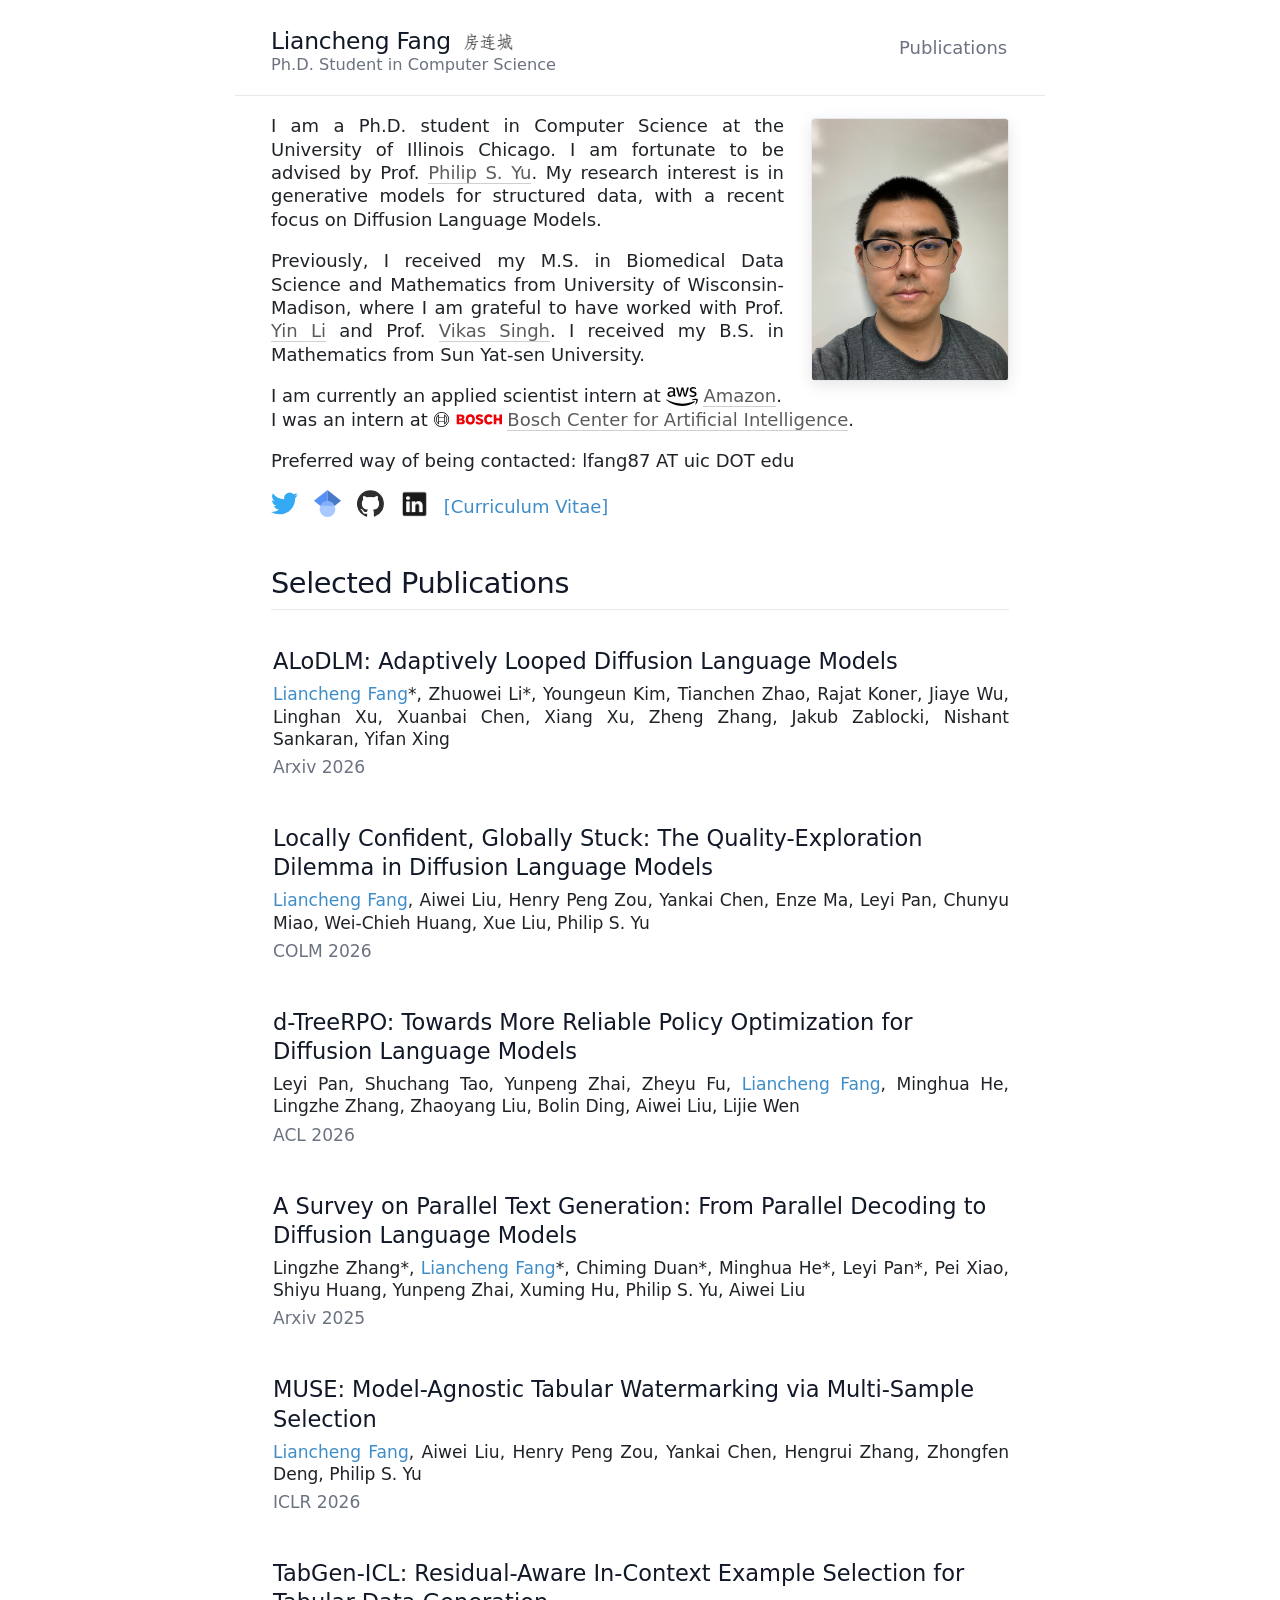
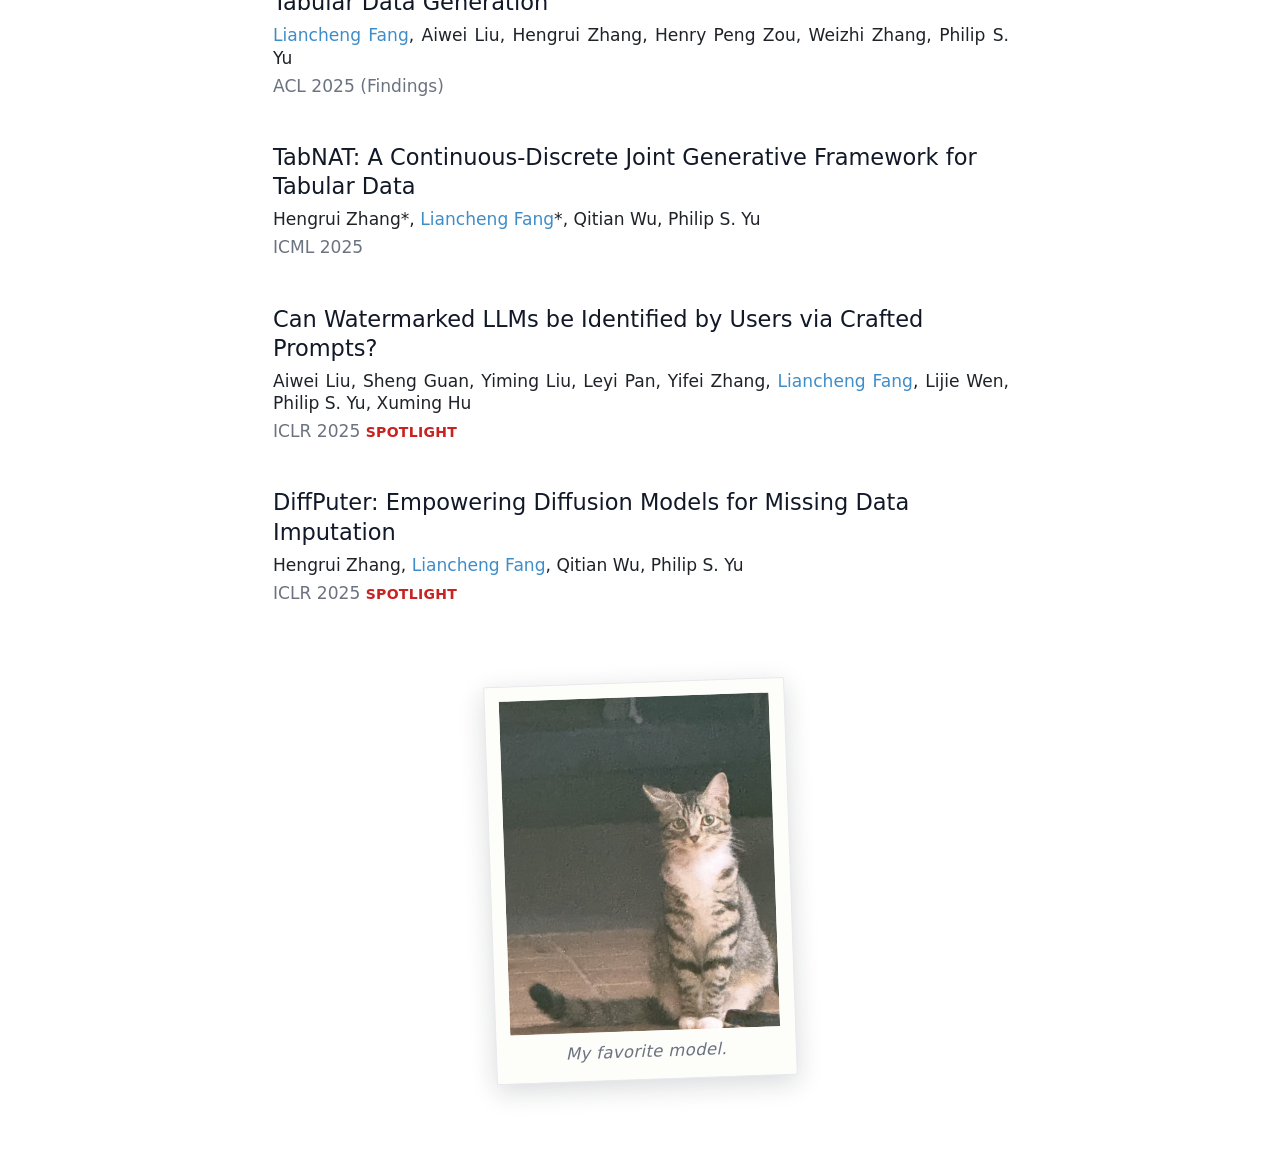
==== commit b81ff24c: "Add ALoDLM paper (arXiv 2610.04198) to homepage and publications Co-Authored-By: Claude Opus 5.5 <no" ====
--- a/index.html
+++ b/index.html
@@ -65,6 +65,19 @@
 
 <li>
 <div class="text">
+<a href="https://arxiv.org/abs/2610.04198" target="_blank" rel="noopener">
+<h3>ALoDLM: Adaptively Looped Diffusion Language Models
+</h3>
+</a>
+<p class="authors">
+<b class="me">Liancheng Fang</b>*, Zhuowei Li*, Youngeun Kim, Tianchen Zhao, Rajat Koner, Jiaye Wu, Linghan Xu, Xuanbai Chen, Xiang Xu, Zheng Zhang, Jakub Zablocki, Nishant Sankaran, Yifan Xing
+</p>
+<p class="venues">Arxiv 2026</p>
+</div>
+</li>
+
+<li>
+<div class="text">
 <a href="https://arxiv.org/abs/2604.00375" target="_blank" rel="noopener">
 <h3>Locally Confident, Globally Stuck: The Quality-Exploration Dilemma in Diffusion Language Models
 </h3>
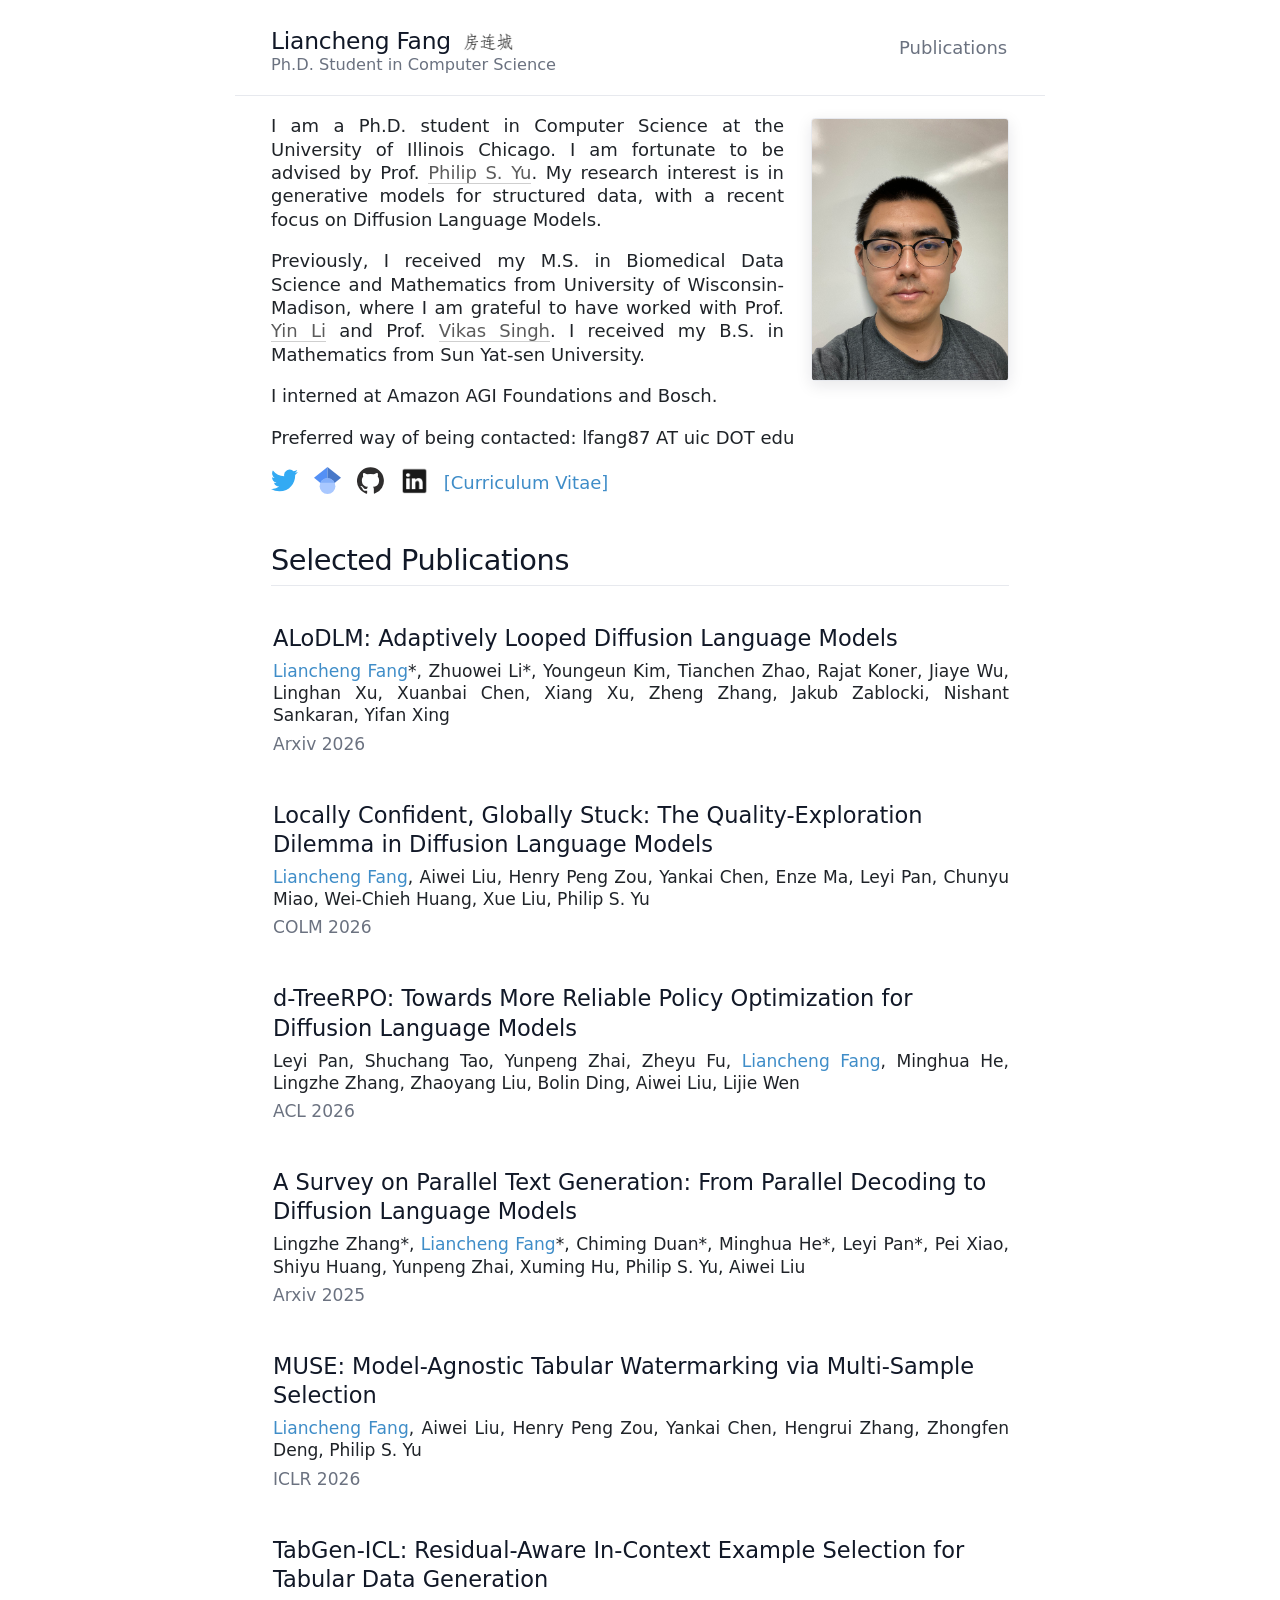
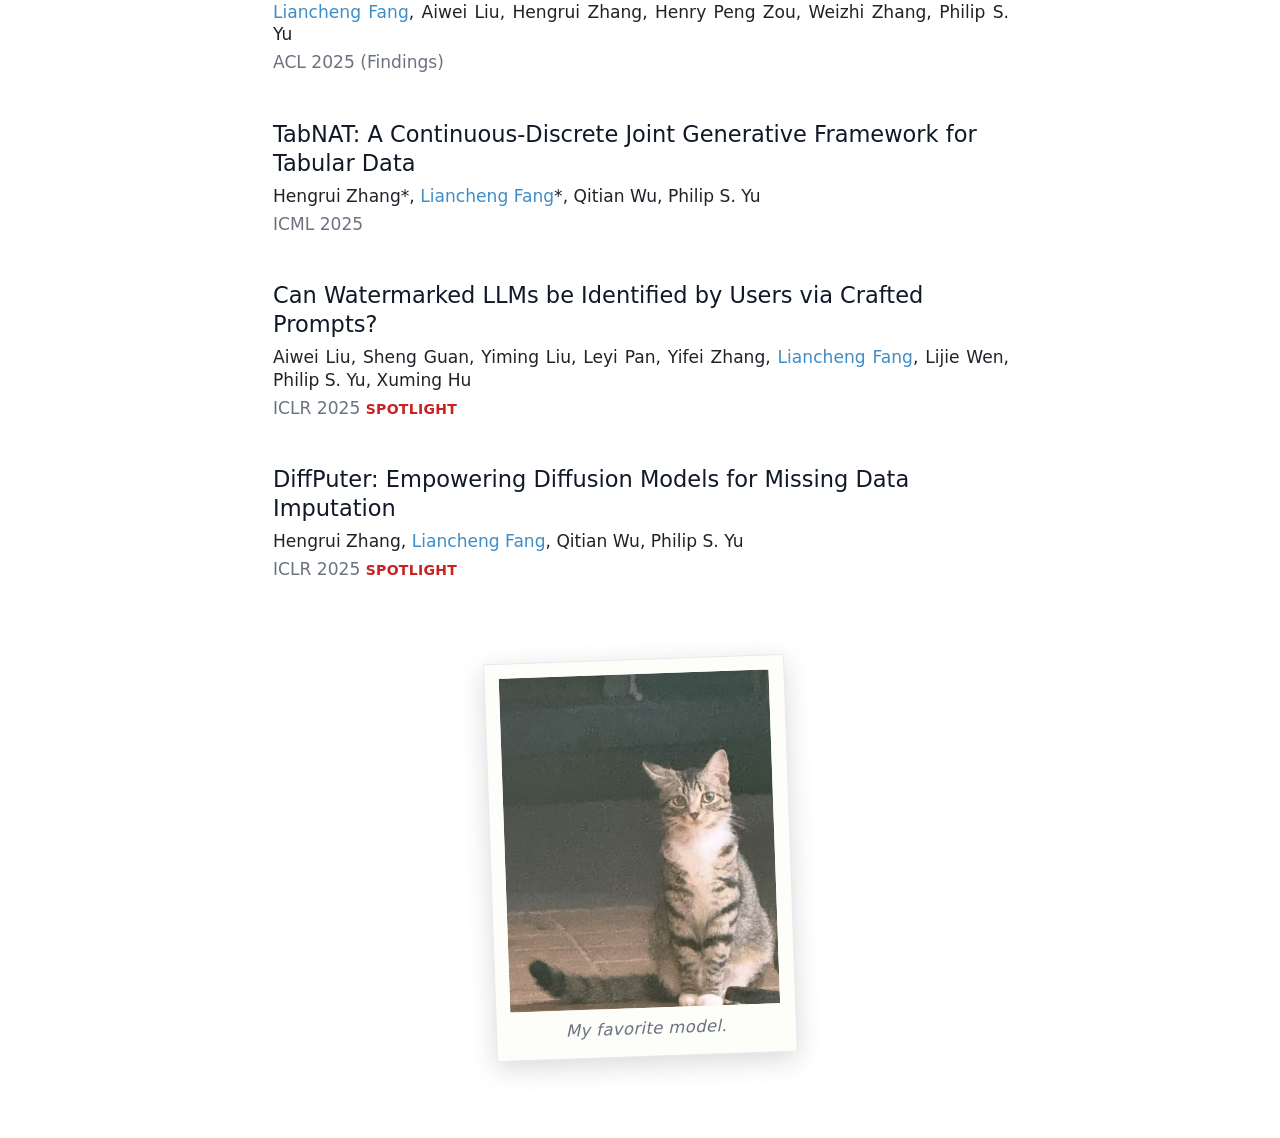
==== commit 6d29490a: "Simplify internship line and remove AWS/Bosch logos Co-Authored-By: Claude Opus 5.5 <noreply@anthrop" ====
--- a/index.html
+++ b/index.html
@@ -44,7 +44,7 @@
 
 <p class="bio">Previously, I received my M.S. in Biomedical Data Science and Mathematics from University of Wisconsin-Madison, where I am grateful to have worked with Prof. <a href="https://yinli-vision.github.io/" target="_blank" rel="noopener">Yin Li</a> and Prof. <a href="https://adrc.wisc.edu/vikas-singh-phd" target="_blank" rel="noopener">Vikas Singh</a>. I received my B.S. in Mathematics from Sun Yat-sen University.</p>
 
-<p class="exp bio">I am currently an applied scientist intern at <span class="org"><img class="org-logo aws" src="./asset/aws.svg" alt="AWS"><a href="https://aws.amazon.com/" target="_blank" rel="noopener">Amazon</a></span>. I was an intern at <span class="org"><img class="org-logo bosch" src="./asset/bosch.svg" alt="Bosch"><a href="https://www.bosch-ai.com" target="_blank" rel="noopener">Bosch Center for Artificial Intelligence</a></span>.</p>
+<p class="bio">I interned at Amazon AGI Foundations and Bosch.</p>
 
 <p>Preferred way of being contacted: lfang87 AT uic DOT edu</p>
 
--- a/css/style.css
+++ b/css/style.css
@@ -85,21 +85,6 @@
   border-bottom-color: #8e8e8e;
   text-decoration: none;
 }
-
-/* ---- Inline company logos (experience) ----------------------------- */
-/* logo BEFORE the name; keep the logo glued to the link, but let a long  */
-/* company name still wrap across lines (only the text gets the underline) */
-.org { white-space: nowrap; }
-.org a { white-space: normal; }
-/* experience line reads better left-aligned than justified with inline logos */
-p.exp { text-align: left; }
-.org-logo {
-  display: inline-block;
-  vertical-align: middle;
-  margin-right: .3em;
-}
-.org-logo.aws   { height: 1.05em; position: relative; top: -.05em; }
-.org-logo.bosch { height: .85em;  position: relative; top: -.04em; }
 
 /* ---- Contact row --------------------------------------------------- */
 .contact a, .contact a:hover, .contact a:visited { color: var(--text-muted); }
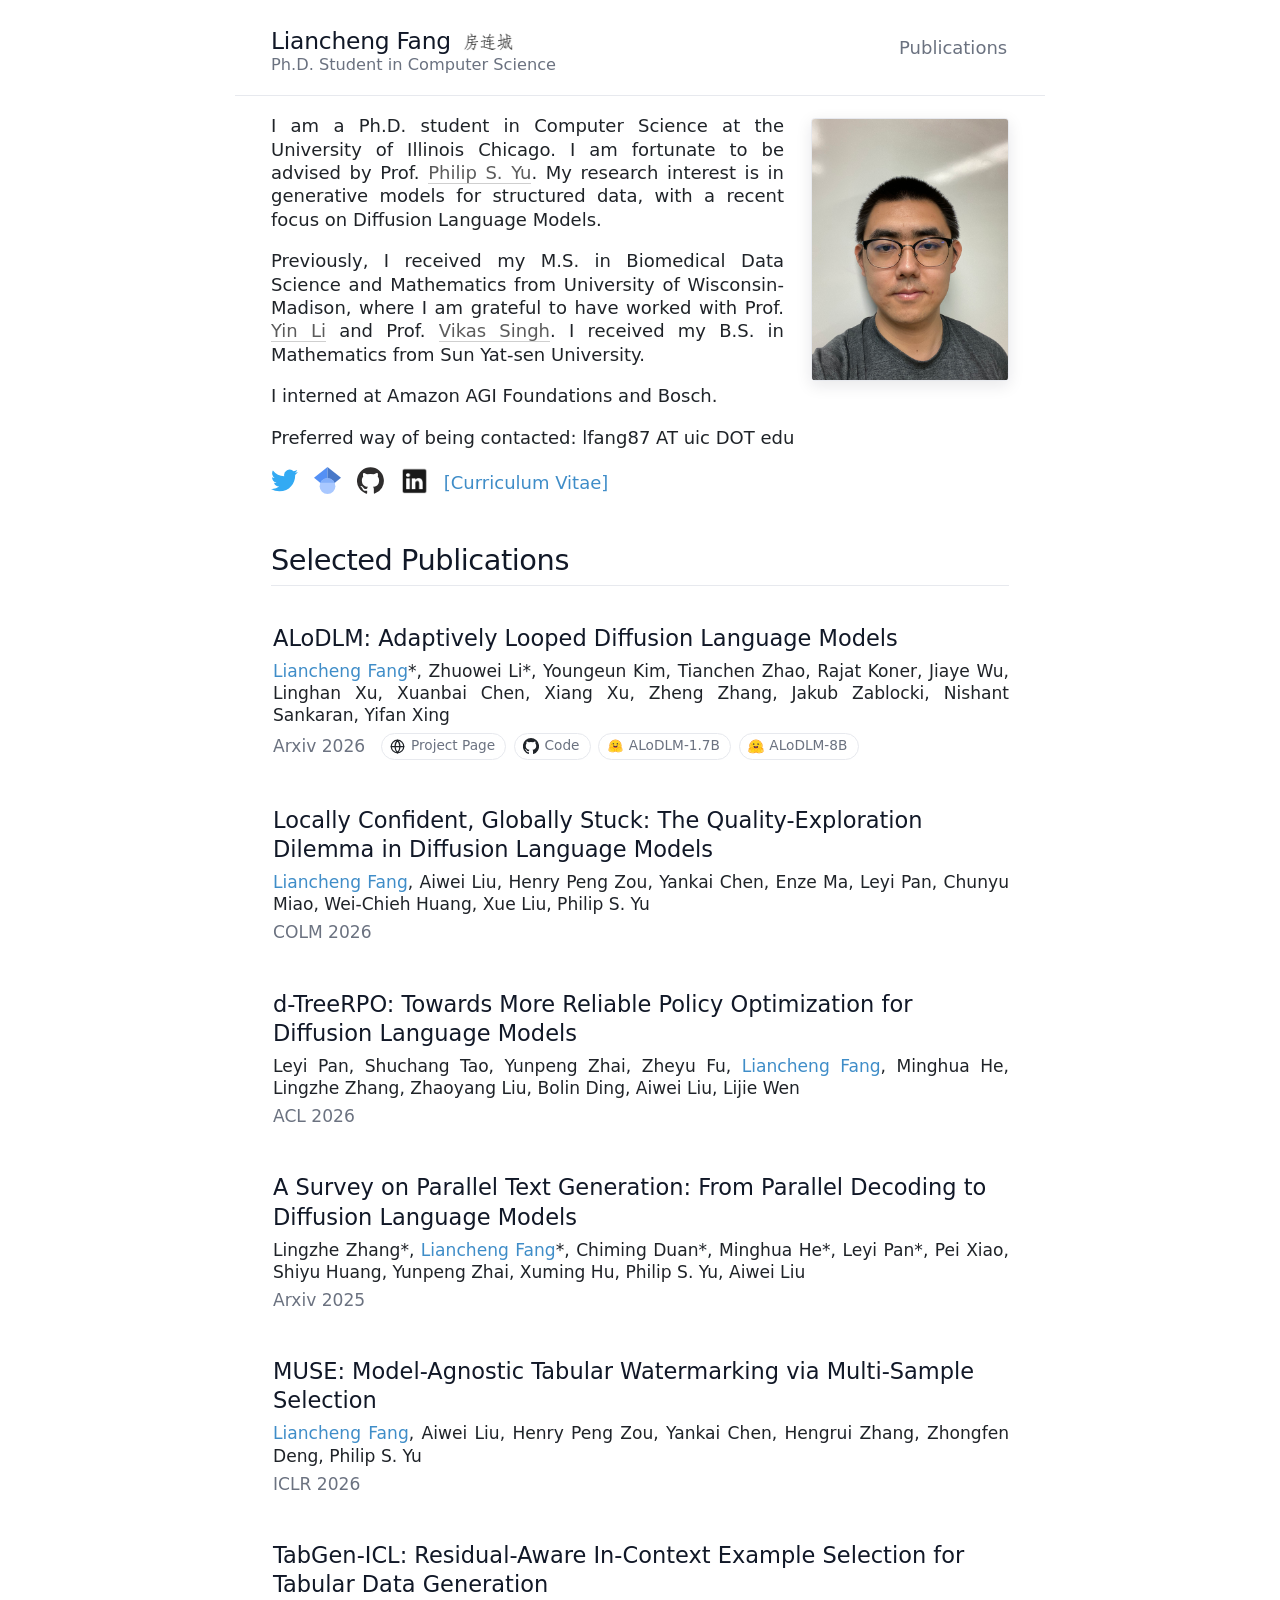
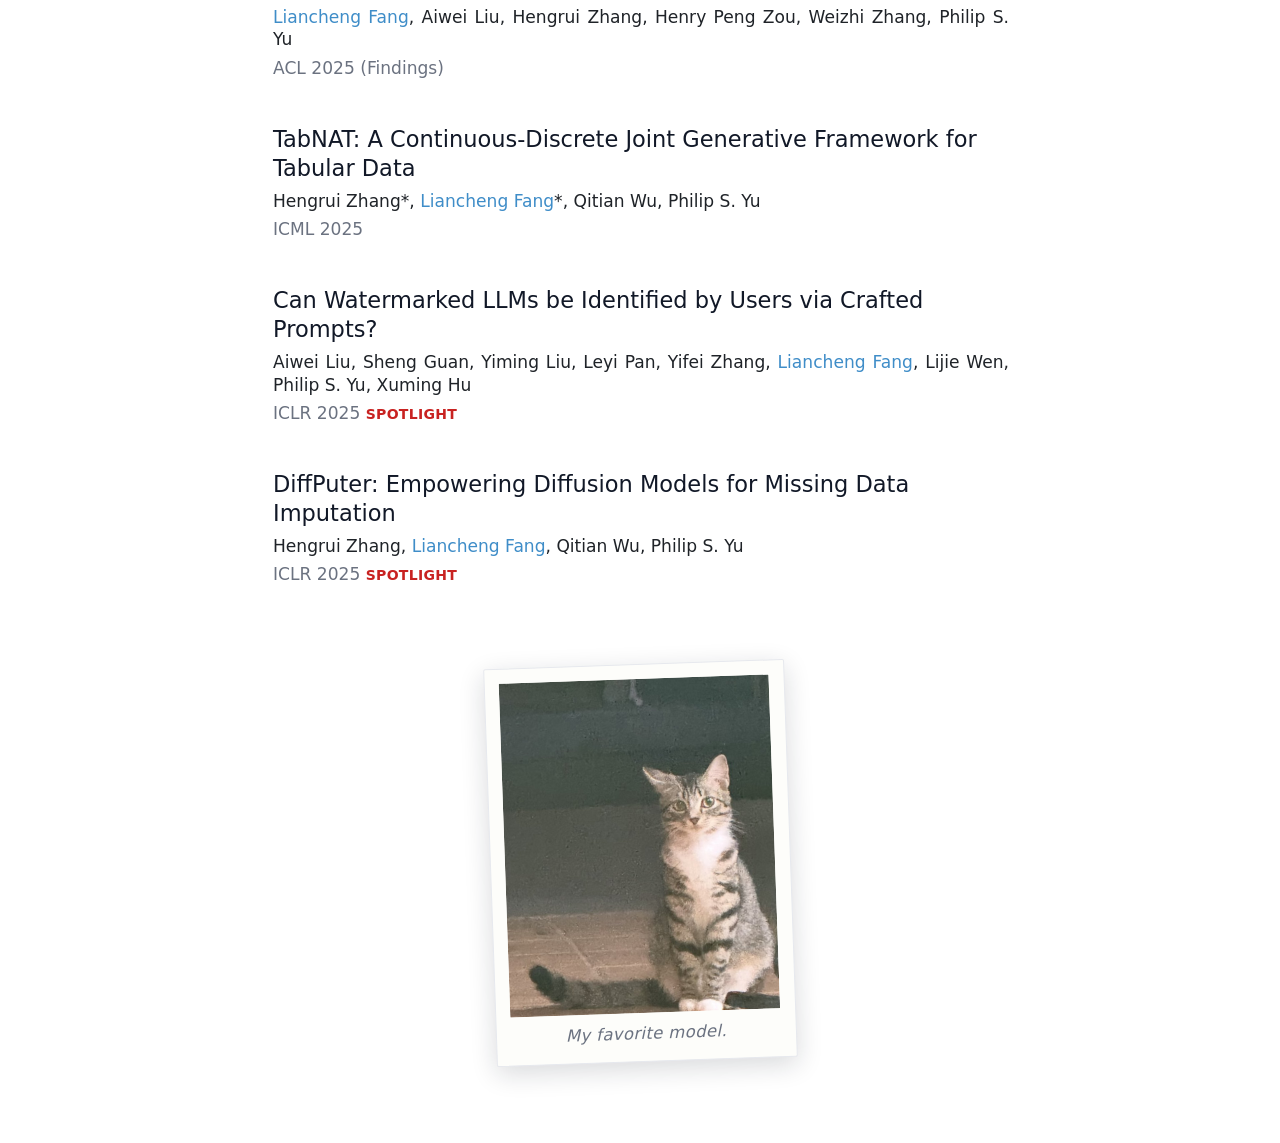
==== commit 166e10a2: "Add project, code, and Hugging Face model links to ALoDLM entry Co-Authored-By: Claude Opus 5.5 <nor" ====
--- a/index.html
+++ b/index.html
@@ -72,7 +72,14 @@
 <p class="authors">
 <b class="me">Liancheng Fang</b>*, Zhuowei Li*, Youngeun Kim, Tianchen Zhao, Rajat Koner, Jiaye Wu, Linghan Xu, Xuanbai Chen, Xiang Xu, Zheng Zhang, Jakub Zablocki, Nishant Sankaran, Yifan Xing
 </p>
-<p class="venues">Arxiv 2026</p>
+<p class="venues">Arxiv 2026
+<span class="buttons">
+<a class="project" href="https://alo-dlm.github.io" target="_blank" rel="noopener">Project Page</a>
+<a class="code" href="https://github.com/amazon-science/ALoDLM" target="_blank" rel="noopener">Code</a>
+<a class="hf" href="https://huggingface.co/amazon/ALoDLM-1.7B" target="_blank" rel="noopener">ALoDLM-1.7B</a>
+<a class="hf" href="https://huggingface.co/amazon/ALoDLM-8B" target="_blank" rel="noopener">ALoDLM-8B</a>
+</span>
+</p>
 </div>
 </li>
 
--- a/css/style.css
+++ b/css/style.css
@@ -138,6 +138,67 @@
   text-transform: uppercase;
 }
 
+/* ---- Paper resource links: small outlined pills with an icon ---------- */
+/* On the venue line: <p class="venues">Arxiv 2026 <span class="buttons">   */
+/* <a class="project|code|hf">…</span></p>. project/code icons are masks    */
+/* filled near-black (var(--text)); the HF logo keeps its own colors        */
+.collection .venues:has(.buttons) {
+  display: flex;
+  flex-wrap: wrap;
+  align-items: center;
+  gap: .45em .9em;
+}
+.collection .buttons {
+  display: flex;
+  flex-wrap: wrap;
+  gap: .45em;
+  margin: 0;
+}
+.collection .buttons a {
+  display: inline-flex;
+  align-items: center;
+  gap: .4em;
+  margin: 0;
+  padding: .2em .75em .2em .6em;
+  font-size: .8em;
+  font-weight: 500;
+  line-height: 1.45;
+  color: var(--text-muted);
+  background: var(--bg);
+  border: 1px solid var(--border);
+  border-radius: 999px;
+  transition: color .15s ease, border-color .15s ease;
+}
+.collection .buttons a:hover {
+  color: var(--accent);
+  border-color: var(--accent);
+  text-decoration: none;
+}
+.collection .buttons a::before {
+  content: "";
+  flex: none;
+  width: 1.15em;
+  height: 1.15em;
+  background: var(--text);
+  -webkit-mask: var(--icon) center / contain no-repeat;
+          mask: var(--icon) center / contain no-repeat;
+}
+.collection .buttons a.project {
+  --icon: url("data:image/svg+xml,%3Csvg xmlns='http://www.w3.org/2000/svg' viewBox='0 0 24 24' fill='none' stroke='%23000' stroke-width='2' stroke-linecap='round' stroke-linejoin='round'%3E%3Ccircle cx='12' cy='12' r='10'/%3E%3Cpath d='M2 12h20M12 2a15.3 15.3 0 0 1 4 10 15.3 15.3 0 0 1-4 10 15.3 15.3 0 0 1-4-10 15.3 15.3 0 0 1 4-10z'/%3E%3C/svg%3E");
+}
+.collection .buttons a.code {
+  --icon: url("data:image/svg+xml,%3Csvg xmlns='http://www.w3.org/2000/svg' viewBox='0 0 32.58 31.77'%3E%3Cpath fill-rule='evenodd' d='M16.29,0a16.29,16.29,0,0,0-5.15,31.75c.82.15,1.11-.36,1.11-.79s0-1.41,0-2.77C7.7,29.18,6.74,26,6.74,26a4.36,4.36,0,0,0-1.81-2.39c-1.47-1,.12-1,.12-1a3.43,3.43,0,0,1,2.49,1.68,3.48,3.48,0,0,0,4.74,1.36,3.46,3.46,0,0,1,1-2.18c-3.62-.41-7.42-1.81-7.42-8a6.3,6.3,0,0,1,1.67-4.37,5.94,5.94,0,0,1,.16-4.31s1.37-.44,4.48,1.67a15.41,15.41,0,0,1,8.16,0c3.11-2.11,4.47-1.67,4.47-1.67A5.91,5.91,0,0,1,25,11.07a6.3,6.3,0,0,1,1.67,4.37c0,6.26-3.81,7.63-7.44,8a3.85,3.85,0,0,1,1.11,3c0,2.18,0,3.94,0,4.47s.29.94,1.12.78A16.29,16.29,0,0,0,16.29,0Z'/%3E%3C/svg%3E");
+}
+.collection .buttons a.hf::before {
+  background: url("../asset/huggingface.svg") center / contain no-repeat;
+  -webkit-mask: none;
+          mask: none;
+}
+@media (max-width: 480px) {
+  .collection .venues:has(.buttons),
+  .collection .buttons { justify-content: center; }
+}
+
 /* ---- cat.jpg — a small polaroid at the end of the page -------------- */
 .cat-polaroid-wrap {
   margin: 3.5em 0 1.5em;
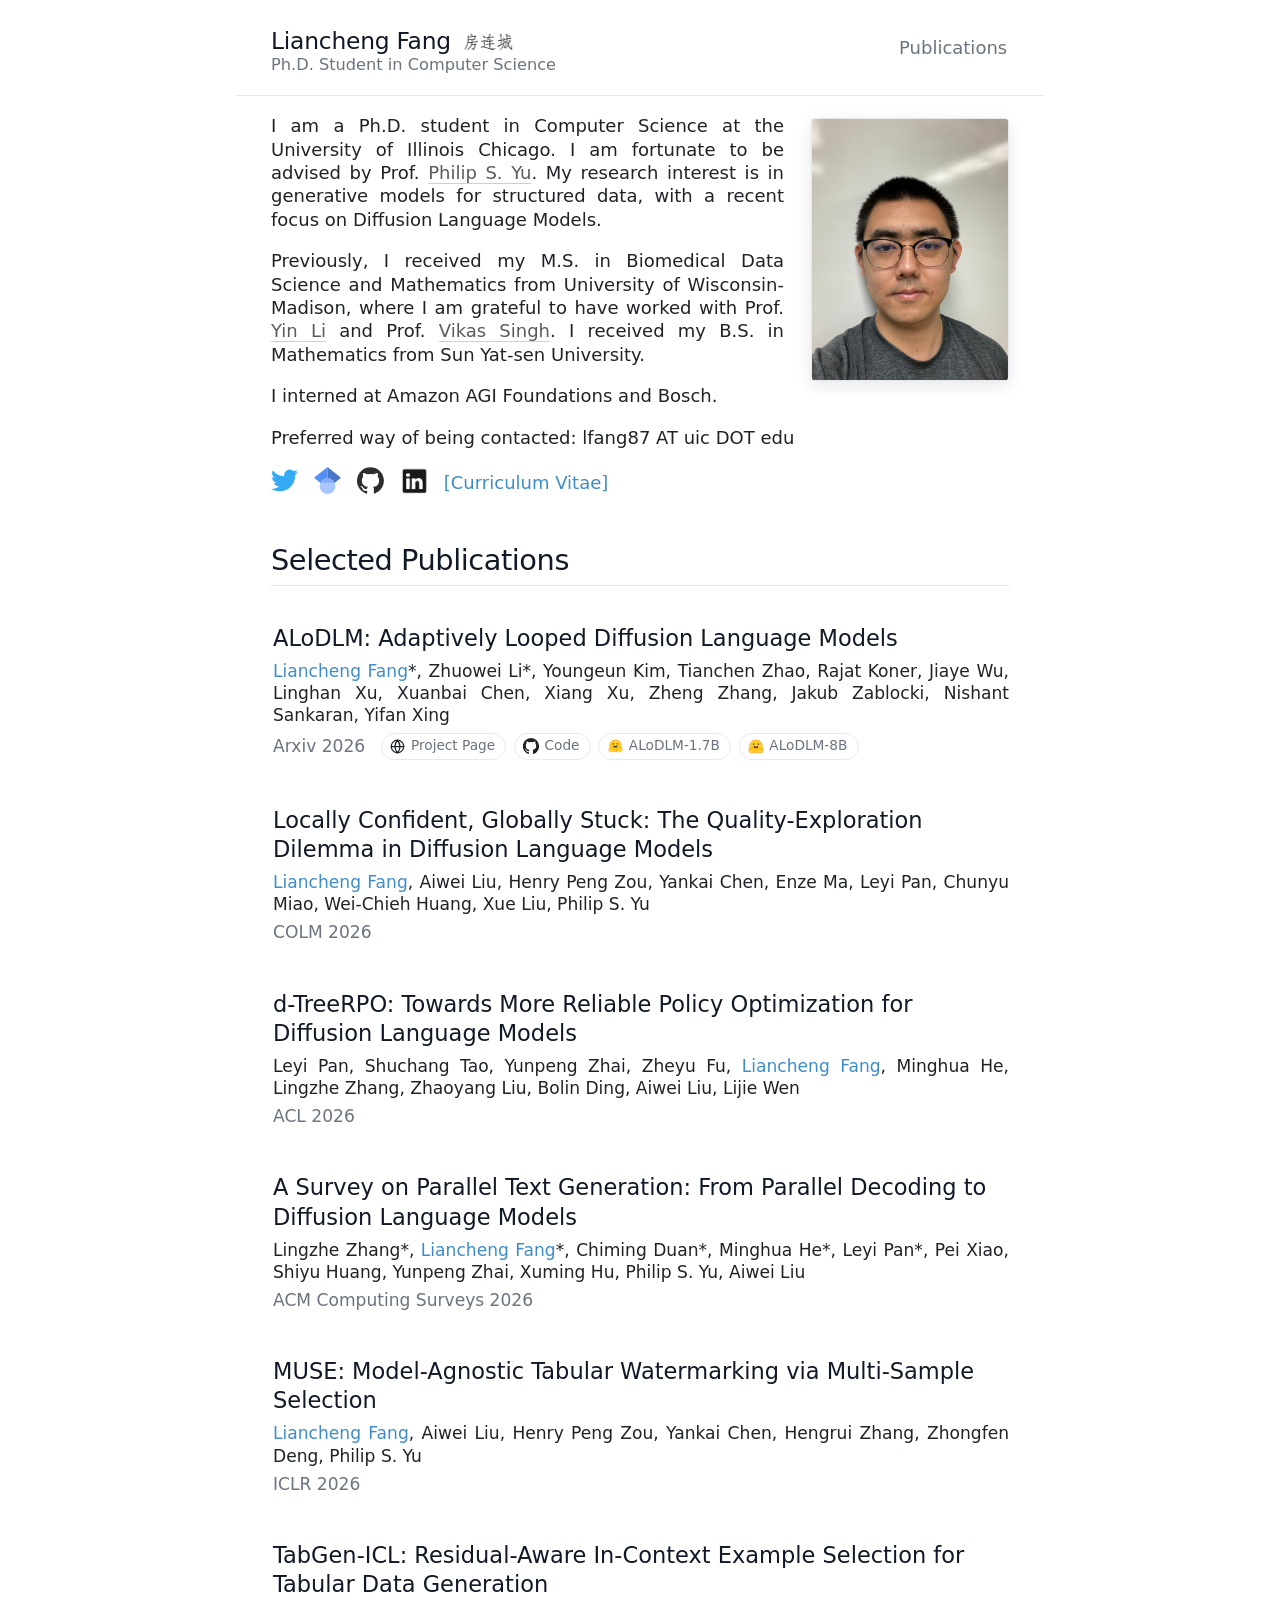
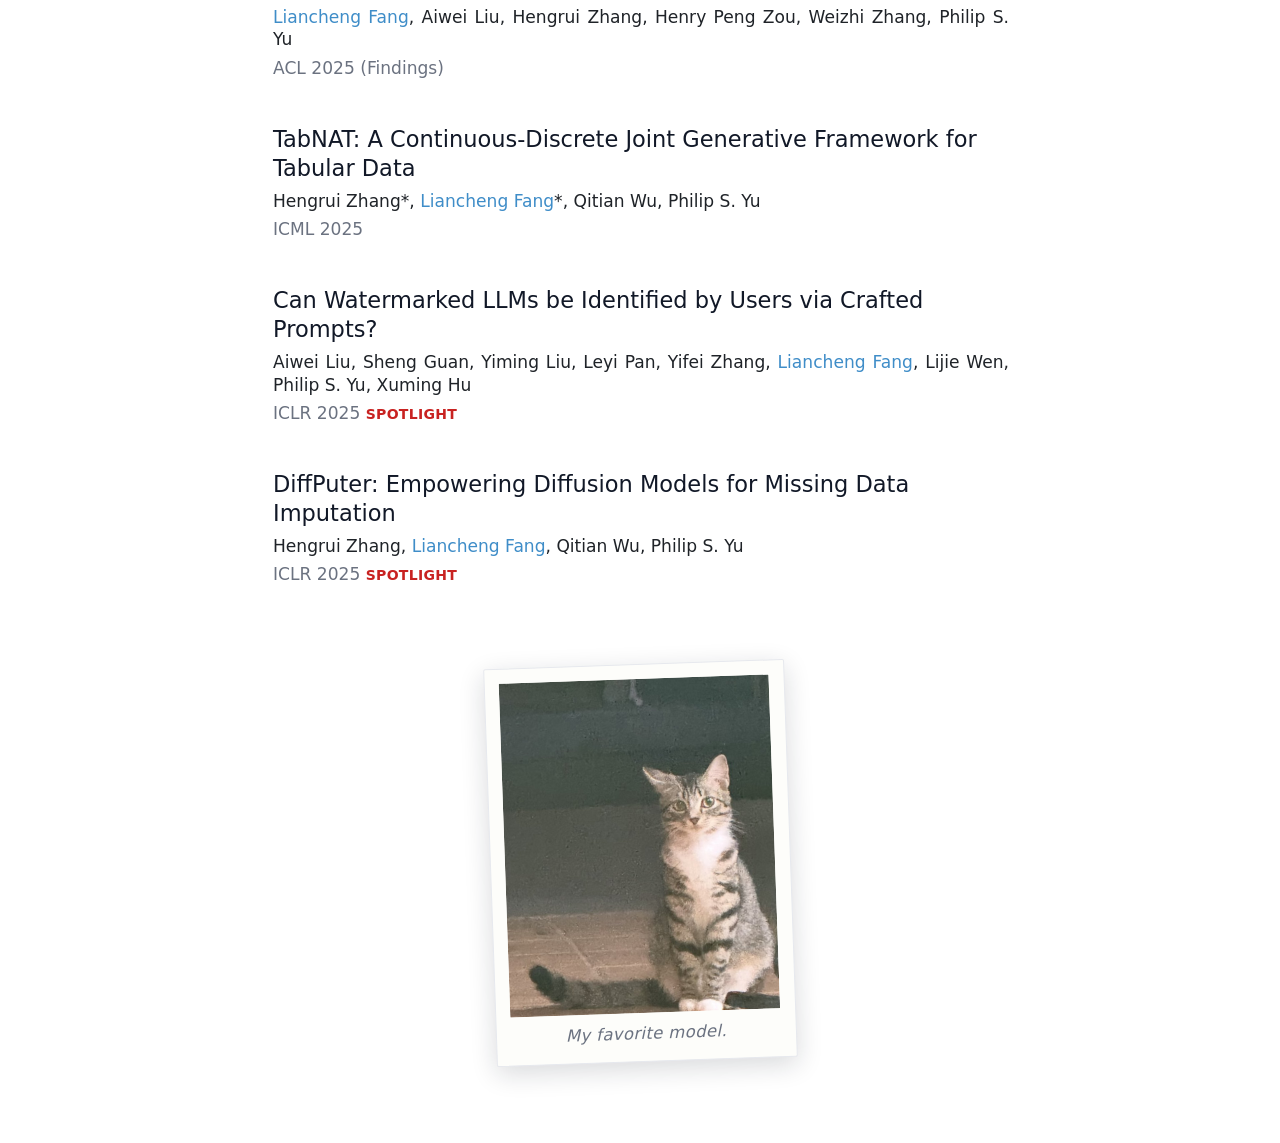
==== commit b058e4bc: "Update parallel text generation survey venue to ACM Computing Surveys 2026 - index.html: venue Arxiv" ====
--- a/index.html
+++ b/index.html
@@ -119,7 +119,7 @@
 <p class="authors">
 Lingzhe Zhang*, <b class="me">Liancheng Fang</b>*, Chiming Duan*, Minghua He*, Leyi Pan*, Pei Xiao, Shiyu Huang, Yunpeng Zhai, Xuming Hu, Philip S. Yu, Aiwei Liu
 </p>
-<p class="venues">Arxiv 2025</p>
+<p class="venues">ACM Computing Surveys 2026</p>
 </div>
 </li>
 
